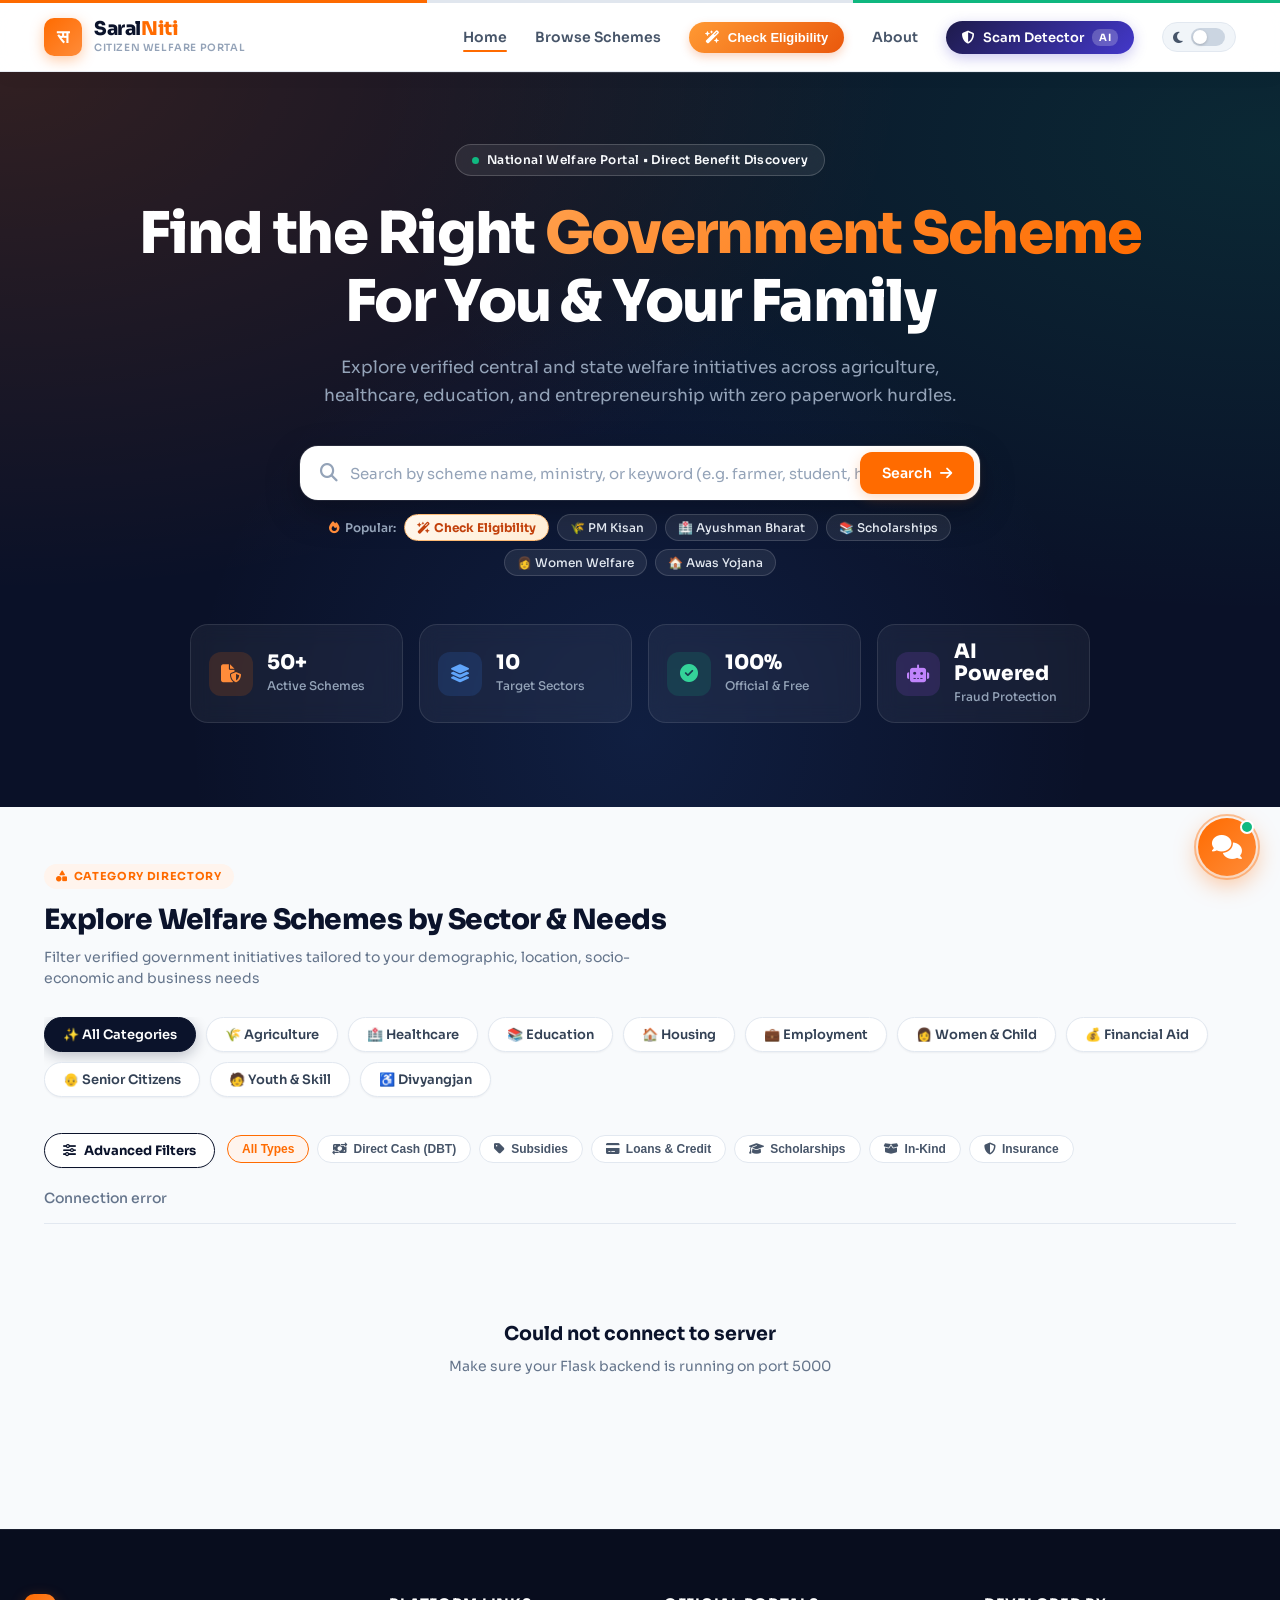
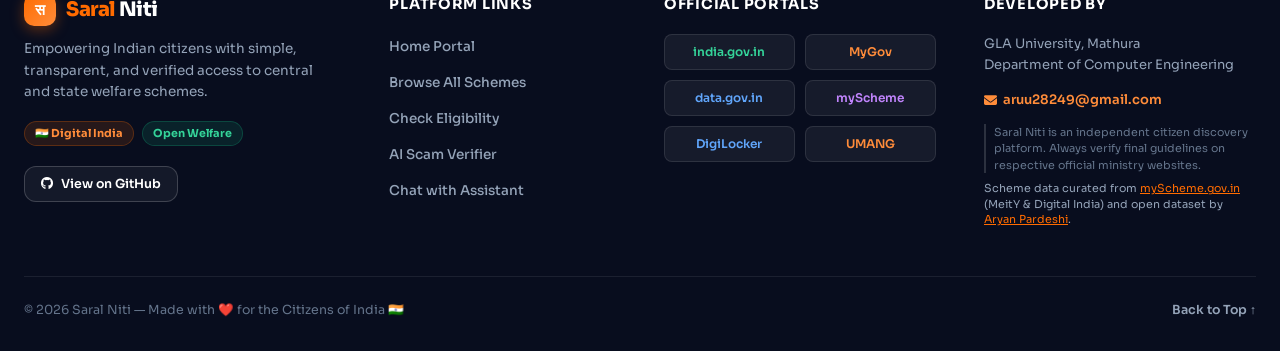
==== frontend/index.html @ cb38453d "feat(passbook): add csc-ready citizen welfare passbook and interactive document checklist" ====
<!DOCTYPE html>
<html lang="en">
<head>
  <!-- Google tag (gtag.js) -->
<script async src="https://www.googletagmanager.com/gtag/js?id=G-QY0NLP9X1P"></script>
<script>
  window.dataLayer = window.dataLayer || [];
  function gtag(){dataLayer.push(arguments);}
  gtag('js', new Date());

  gtag('config', 'G-QY0NLP9X1P');
</script>
  <meta charset="UTF-8">
  <meta name="viewport" content="width=device-width, initial-scale=1.0">
  <!-- For separate frontend deployment: Set content to your backend URL e.g. https://saral-niti-backend.onrender.com -->
  <meta name="backend-api" content="">
  <title>Saral Niti — Government Scheme Discovery</title>
  <script>
    (function() {
      try {
        if (localStorage.getItem('darkMode') === 'on') {
          document.documentElement.classList.add('dark-mode');
        }
      } catch (e) {}
    })();
  </script>
  <link href="https://fonts.googleapis.com/css2?family=Sora:wght@300;400;500;600;700;800&display=swap" rel="stylesheet">
  <link rel="stylesheet" href="https://cdnjs.cloudflare.com/ajax/libs/font-awesome/6.5.0/css/all.min.css">
<link rel="stylesheet" href="./css/main.css"></head>
<body id="base">

 <!-- ══════════════ TOP TRICOLOR BAR ══════════════ -->
<div class="tricolor-strip">
  <div class="strip-saffron"></div>
  <div class="strip-white"></div>
  <div class="strip-green"></div>
</div>

<!-- ══════════════ NAVBAR ══════════════ -->
<header class="navbar-wrapper">
  <nav class="nav-container">
    <a href="#" class="logo">
      <div class="logo-icon">
        <span>स</span>
      </div>
      <div class="logo-brand">
        <span class="logo-title">Saral<span>Niti</span></span>
        <span class="logo-sub">Citizen Welfare Portal</span>
      </div>
    </a>

    <ul class="nav-links">
      <li><a href="#base" class="nav-link active">Home</a></li>
      <li><a href="#schemes" class="nav-link" onclick="filterByCategory('all', document.querySelector('.filter-btn'))">Browse Schemes</a></li>
      <li>
        <button class="nav-eligibility-btn" onclick="openEligibilityModal()">
          <i class="fa-solid fa-wand-magic-sparkles"></i>
          <span>Check Eligibility</span>
        </button>
      </li>
      <li><a href="#Contact" class="nav-link">About</a></li>
      <li>
        <button class="nav-detector-btn" onclick="openDetector()">
          <i class="fa-solid fa-shield-halved"></i>
          <span>Scam Detector</span>
          <span class="ai-pill">AI</span>
        </button>
      </li>
      <li>
        <div class="dark-toggle" onclick="toggleDarkMode()" title="Toggle Dark/Light Mode">
          <i class="fa-solid fa-moon" id="darkIcon"></i>
          <div class="toggle-switch">
            <div class="toggle-ball"></div>
          </div>
        </div>
      </li>
    </ul>

    <button class="hamburger" onclick="toggleMenu()" id="hamburgerBtn" aria-label="Toggle Navigation Menu">
      <span></span><span></span><span></span>
    </button>
  </nav>
</header>

 
 <!-- ══════════════ HERO SECTION ══════════════ -->
<section class="hero">
  <div class="hero-container">
    <div class="hero-badge">
      <span class="badge-dot"></span>
      <span>National Welfare Portal • Direct Benefit Discovery</span>
    </div>

    <h1 class="hero-headline">
      Find the Right <span class="highlight-text">Government Scheme</span><br>
      For You & Your Family
    </h1>

    <p class="hero-subtitle">
      Explore verified central and state welfare initiatives across agriculture, healthcare, education, and entrepreneurship with zero paperwork hurdles.
    </p>

    <!-- SEARCH BAR -->
    <div class="search-wrapper">
      <div class="search-box">
        <i class="fa-solid fa-magnifying-glass search-icon"></i>
        <input 
          type="text" 
          id="searchInput" 
          placeholder="Search by scheme name, ministry, or keyword (e.g. farmer, student, health)..."
          autocomplete="off"
        />
        <button class="search-btn" onclick="handleSearch()" aria-label="Search schemes">
          <span>Search</span>
          <i class="fa-solid fa-arrow-right"></i>
        </button>
      </div>

      <!-- TRENDING CHIPS -->
      <div class="trending-searches">
        <span class="trending-label"><i class="fa-solid fa-fire"></i> Popular:</span>
        <button class="trend-chip trend-chip-highlight" onclick="openEligibilityModal()">
          <i class="fa-solid fa-wand-magic-sparkles"></i> <strong>Check Eligibility</strong>
        </button>
        <button class="trend-chip" onclick="quickSearch('farmer')">🌾 PM Kisan</button>
        <button class="trend-chip" onclick="quickSearch('ayushman')">🏥 Ayushman Bharat</button>
        <button class="trend-chip" onclick="quickSearch('scholarship')">📚 Scholarships</button>
        <button class="trend-chip" onclick="quickSearch('women')">👩 Women Welfare</button>
        <button class="trend-chip" onclick="quickSearch('housing')">🏠 Awas Yojana</button>
      </div>
    </div>

    <!-- STATS GRID -->
    <div class="stats-grid">
      <div class="stat-card">
        <div class="stat-icon-wrap saffron">
          <i class="fa-solid fa-file-shield"></i>
        </div>
        <div>
          <div class="stat-number" id="totalCount">50+</div>
          <div class="stat-title">Active Schemes</div>
        </div>
      </div>

      <div class="stat-card">
        <div class="stat-icon-wrap blue">
          <i class="fa-solid fa-layer-group"></i>
        </div>
        <div>
          <div class="stat-number">10</div>
          <div class="stat-title">Target Sectors</div>
        </div>
      </div>

      <div class="stat-card">
        <div class="stat-icon-wrap green">
          <i class="fa-solid fa-circle-check"></i>
        </div>
        <div>
          <div class="stat-number">100%</div>
          <div class="stat-title">Official & Free</div>
        </div>
      </div>

      <div class="stat-card">
        <div class="stat-icon-wrap purple">
          <i class="fa-solid fa-robot"></i>
        </div>
        <div>
          <div class="stat-number">AI Powered</div>
          <div class="stat-title">Fraud Protection</div>
        </div>
      </div>
    </div>
  </div>
</section>

 <!-- ══════════════ SCHEMES EXPLORER SECTION ══════════════ -->
<main class="main" id="schemes">
  <div class="section-header">
    <div class="section-heading">
      <div class="section-badge">
        <i class="fa-solid fa-shapes"></i> Category Directory
      </div>
      <h2 class="section-title">Explore Welfare Schemes by Sector & Needs</h2>
      <p class="section-sub">Filter verified government initiatives tailored to your demographic, location, socio-economic and business needs</p>
    </div>
  </div>

  <!-- CATEGORY FILTERS (Scrollable) -->
  <div class="filters-scroll-wrap">
    <div class="filters">
      <button class="filter-btn active" data-category="all" onclick="filterByCategory('all', this)">
        <span>✨ All Categories</span>
      </button>
      <button class="filter-btn" data-category="agriculture" onclick="filterByCategory('agriculture', this)">
        <span>🌾 Agriculture</span>
      </button>
      <button class="filter-btn" data-category="health" onclick="filterByCategory('health', this)">
        <span>🏥 Healthcare</span>
      </button>
      <button class="filter-btn" data-category="education" onclick="filterByCategory('education', this)">
        <span>📚 Education</span>
      </button>
      <button class="filter-btn" data-category="housing" onclick="filterByCategory('housing', this)">
        <span>🏠 Housing</span>
      </button>
      <button class="filter-btn" data-category="employment" onclick="filterByCategory('employment', this)">
        <span>💼 Employment</span>
      </button>
      <button class="filter-btn" data-category="women" onclick="filterByCategory('women', this)">
        <span>👩 Women & Child</span>
      </button>
      <button class="filter-btn" data-category="financial" onclick="filterByCategory('financial', this)">
        <span>💰 Financial Aid</span>
      </button>
      <button class="filter-btn" data-category="elderly" onclick="filterByCategory('elderly', this)">
        <span>👴 Senior Citizens</span>
      </button>
      <button class="filter-btn" data-category="youth" onclick="filterByCategory('youth', this)">
        <span>🧑 Youth & Skill</span>
      </button>
      <button class="filter-btn" data-category="disability" onclick="filterByCategory('disability', this)">
        <span>♿ Divyangjan</span>
      </button>
    </div>
  </div>

  <!-- FILTER CONTROLS TOOLBAR -->
  <div class="filter-controls-bar">
    <div class="filter-bar-left">
      <button class="adv-filter-toggle-btn" id="advFilterToggleBtn" onclick="toggleAdvancedFilterDrawer()">
        <i class="fa-solid fa-sliders"></i>
        <span>Advanced Filters</span>
        <span class="filter-count-badge" id="advFilterCountBadge" style="display:none;">0</span>
      </button>

      <!-- Quick Benefit Filter Pills -->
      <div class="quick-benefit-pills">
        <button class="quick-pill active" onclick="setQuickBenefit('', this)">All Types</button>
        <button class="quick-pill" onclick="setQuickBenefit('dbt', this)"><i class="fa-solid fa-money-bill-transfer"></i> Direct Cash (DBT)</button>
        <button class="quick-pill" onclick="setQuickBenefit('subsidy', this)"><i class="fa-solid fa-tag"></i> Subsidies</button>
        <button class="quick-pill" onclick="setQuickBenefit('loan', this)"><i class="fa-solid fa-credit-card"></i> Loans & Credit</button>
        <button class="quick-pill" onclick="setQuickBenefit('scholarship', this)"><i class="fa-solid fa-graduation-cap"></i> Scholarships</button>
        <button class="quick-pill" onclick="setQuickBenefit('in_kind', this)"><i class="fa-solid fa-box-open"></i> In-Kind</button>
        <button class="quick-pill" onclick="setQuickBenefit('insurance', this)"><i class="fa-solid fa-shield-halved"></i> Insurance</button>
      </div>
    </div>

    <div class="filter-bar-right">
      <button class="reset-filter-btn" id="resetBtn" onclick="resetAllFilters()" style="display:none;">
        <i class="fa-solid fa-rotate-left"></i> Reset All Filters
      </button>
    </div>
  </div>

  <!-- COLLAPSIBLE ADVANCED FILTER DRAWER -->
  <div class="adv-filter-drawer" id="advFilterDrawer" style="display: none;">
    <div class="adv-filter-header">
      <div class="adv-filter-title-wrap">
        <h3 class="adv-filter-title"><i class="fa-solid fa-sliders"></i> Multi-Dimensional Scheme Filters</h3>
        <p class="adv-filter-subtitle">Combine demographic, geographic, financial, and enterprise criteria for precise matching</p>
      </div>
      <button class="drawer-close-btn" onclick="toggleAdvancedFilterDrawer()" aria-label="Close filters">✕</button>
    </div>

    <form id="advFilterForm" onsubmit="handleAdvancedFilterSubmit(event)">
      <div class="adv-filter-grid">
        <!-- 1. Demographic & Identity -->
        <div class="filter-card">
          <div class="filter-card-header">
            <i class="fa-solid fa-user-check"></i>
            <h4>1. Demographic & Identity</h4>
          </div>
          <div class="filter-fields">
            <div class="form-group-compact">
              <label for="filterAge">Age (Years) or Life-Stage</label>
              <div class="input-split">
                <input type="number" id="filterAge" name="age" min="0" max="120" placeholder="e.g. 25">
                <select id="filterAgeGroup" name="age_group">
                  <option value="">Life Stage...</option>
                  <option value="child">Child (0–14)</option>
                  <option value="student">Student (15–24)</option>
                  <option value="working_age">Working Age (25–59)</option>
                  <option value="senior">Senior Citizen (60+)</option>
                </select>
              </div>
            </div>

            <div class="form-group-compact">
              <label for="filterGender">Gender</label>
              <select id="filterGender" name="gender">
                <option value="">All Genders</option>
                <option value="male">Male</option>
                <option value="female">Female</option>
                <option value="transgender">Transgender</option>
              </select>
            </div>

            <div class="form-group-compact">
              <label for="filterSocialCategory">Social Category</label>
              <select id="filterSocialCategory" name="social_category">
                <option value="">All Categories</option>
                <option value="general">General</option>
                <option value="obc">OBC (Other Backward Class)</option>
                <option value="sc">SC (Scheduled Caste)</option>
                <option value="st">ST (Scheduled Tribe)</option>
                <option value="minority">Minority Communities</option>
                <option value="dnt">Denotified Tribes (DNT / NT)</option>
              </select>
            </div>

            <div class="form-group-compact">
              <label>Special Vulnerability Status</label>
              <div class="checkbox-pill-grid">
                <label class="check-pill">
                  <input type="checkbox" name="vulnerabilities" value="disability">
                  <span>♿ Persons with Disabilities (Divyangjan)</span>
                </label>
                <label class="check-pill">
                  <input type="checkbox" name="vulnerabilities" value="widow">
                  <span>Widows</span>
                </label>
                <label class="check-pill">
                  <input type="checkbox" name="vulnerabilities" value="orphan">
                  <span>Orphans</span>
                </label>
                <label class="check-pill">
                  <input type="checkbox" name="vulnerabilities" value="destitute">
                  <span>Destitute / Homeless</span>
                </label>
                <label class="check-pill">
                  <input type="checkbox" name="vulnerabilities" value="single_women">
                  <span>Single Women</span>
                </label>
              </div>
            </div>
          </div>
        </div>

        <!-- 2. Geographic & Domicile -->
        <div class="filter-card">
          <div class="filter-card-header">
            <i class="fa-solid fa-map-location-dot"></i>
            <h4>2. Geographic & Domicile</h4>
          </div>
          <div class="filter-fields">
            <div class="form-group-compact">
              <label for="filterState">State / Union Territory</label>
              <select id="filterState" name="state">
                <option value="">All India (Central + State)</option>
                <option value="Andhra Pradesh">Andhra Pradesh</option>
                <option value="Arunachal Pradesh">Arunachal Pradesh</option>
                <option value="Assam">Assam</option>
                <option value="Bihar">Bihar</option>
                <option value="Chhattisgarh">Chhattisgarh</option>
                <option value="Goa">Goa</option>
                <option value="Gujarat">Gujarat</option>
                <option value="Haryana">Haryana</option>
                <option value="Himachal Pradesh">Himachal Pradesh</option>
                <option value="Jharkhand">Jharkhand</option>
                <option value="Karnataka">Karnataka</option>
                <option value="Kerala">Kerala</option>
                <option value="Madhya Pradesh">Madhya Pradesh</option>
                <option value="Maharashtra">Maharashtra</option>
                <option value="Manipur">Manipur</option>
                <option value="Meghalaya">Meghalaya</option>
                <option value="Mizoram">Mizoram</option>
                <option value="Nagaland">Nagaland</option>
                <option value="Odisha">Odisha</option>
                <option value="Punjab">Punjab</option>
                <option value="Rajasthan">Rajasthan</option>
                <option value="Sikkim">Sikkim</option>
                <option value="Tamil Nadu">Tamil Nadu</option>
                <option value="Telangana">Telangana</option>
                <option value="Tripura">Tripura</option>
                <option value="Uttar Pradesh">Uttar Pradesh</option>
                <option value="Uttarakhand">Uttarakhand</option>
                <option value="West Bengal">West Bengal</option>
                <option value="Andaman and Nicobar Islands">Andaman and Nicobar Islands</option>
                <option value="Chandigarh">Chandigarh</option>
                <option value="Dadra and Nagar Haveli and Daman and Diu">Dadra & Nagar Haveli / Daman & Diu</option>
                <option value="Delhi">Delhi (NCT)</option>
                <option value="Jammu and Kashmir">Jammu and Kashmir</option>
                <option value="Ladakh">Ladakh</option>
                <option value="Lakshadweep">Lakshadweep</option>
                <option value="Puducherry">Puducherry</option>
              </select>
            </div>

            <div class="form-group-compact">
              <label for="filterLocationType">Location Type</label>
              <select id="filterLocationType" name="location_type">
                <option value="">All Locations</option>
                <option value="rural">Rural (Gram / Village / Agriculture)</option>
                <option value="urban">Urban (City / Municipality / Slum)</option>
                <option value="semi_urban">Semi-Urban (Peri-Urban / Tehsil / Nagar)</option>
                <option value="tribal">Tribal Areas (Schedule V / VI)</option>
              </select>
            </div>

            <div class="form-group-compact">
              <label for="filterDomicileStatus">Domicile Status</label>
              <select id="filterDomicileStatus" name="domicile_status">
                <option value="">Any Domicile Status</option>
                <option value="native">Native Resident (State Schemes)</option>
                <option value="migrant">Migrant Worker (Portable Central Schemes)</option>
              </select>
            </div>

            <div class="form-group-compact">
              <label for="filterDistrict">District / Block / Municipality (Optional)</label>
              <input type="text" id="filterDistrict" name="district" placeholder="e.g. Varanasi, Pune, Ranchi...">
            </div>
          </div>
        </div>

        <!-- 3. Socio-Economic & Financial -->
        <div class="filter-card">
          <div class="filter-card-header">
            <i class="fa-solid fa-coins"></i>
            <h4>3. Socio-Economic & Financial</h4>
          </div>
          <div class="filter-fields">
            <div class="form-group-compact">
              <label for="filterIncomeRange">Annual Household Income</label>
              <select id="filterIncomeRange" name="income_range">
                <option value="">Any Income Level</option>
                <option value="under_1lakh">Under ₹1 Lakh / year (BPL / Antyodaya)</option>
                <option value="1_to_2.5lakh">₹1 Lakh – ₹2.5 Lakh / year</option>
                <option value="2.5_to_8lakh">₹2.5 Lakh – ₹8 Lakh / year (EWS/OBC-NCL)</option>
                <option value="above_8lakh">Above ₹8 Lakh / year</option>
              </select>
            </div>

            <div class="form-group-compact">
              <label for="filterRationCard">Ration Card Holding</label>
              <select id="filterRationCard" name="ration_card">
                <option value="">Any / No Ration Card</option>
                <option value="aay">Antyodaya Anna Yojana (AAY - Poorest)</option>
                <option value="bpl">Below Poverty Line (BPL Card)</option>
                <option value="phh">Priority Household (PHH Card)</option>
              </select>
            </div>

            <div class="form-group-compact">
              <label for="filterHousingStatus">Housing Status</label>
              <select id="filterHousingStatus" name="housing_status">
                <option value="">Any Housing Status</option>
                <option value="homeless">Homeless / Destitute / Shelter</option>
                <option value="kutcha">Kutcha House (Thatch, Mud, Temporary)</option>
                <option value="pucca">Pucca House (Permanent structure)</option>
              </select>
            </div>

            <div class="form-group-compact">
              <label for="filterLandOwnership">Land Ownership</label>
              <select id="filterLandOwnership" name="land_ownership">
                <option value="">Any Land Holding</option>
                <option value="landless">Landless / Agricultural Laborer</option>
                <option value="marginal">Marginal Farmer (&lt; 1 Hectare / 2.5 Acres)</option>
                <option value="small">Small Farmer (1–2 Hectares / 2.5–5 Acres)</option>
                <option value="large">Large Farmer (&gt; 2 Hectares)</option>
              </select>
            </div>
          </div>
        </div>

        <!-- 4. Education & Occupation -->
        <div class="filter-card">
          <div class="filter-card-header">
            <i class="fa-solid fa-graduation-cap"></i>
            <h4>4. Education & Occupation</h4>
          </div>
          <div class="filter-fields">
            <div class="form-group-compact">
              <label for="filterEducationLevel">Education Level</label>
              <select id="filterEducationLevel" name="education_level">
                <option value="">Any Education Level</option>
                <option value="illiterate">Illiterate / No Formal Schooling</option>
                <option value="below_10th">Below 10th (Primary / Middle School)</option>
                <option value="10th">10th Pass (Matriculation / Secondary)</option>
                <option value="12th">12th Pass (Higher Secondary / 10+2)</option>
                <option value="graduate">Graduate (Degree / Bachelors)</option>
                <option value="postgraduate">Postgraduate (Masters / Doctorate)</option>
                <option value="vocational">Vocational / ITI / Polytechnic</option>
              </select>
            </div>

            <div class="form-group-compact">
              <label for="filterOccupation">Occupational Category</label>
              <select id="filterOccupation" name="occupation">
                <option value="">Any Occupation</option>
                <option value="student">Student / Scholar / Aspirant</option>
                <option value="unemployed">Unemployed / Jobseeker</option>
                <option value="daily_wage">Daily Wage Laborer / Construction</option>
                <option value="farmer">Farmer / Cultivator / Agriculture</option>
                <option value="artisan">Artisan / Craftsperson</option>
                <option value="street_vendor">Street Vendor / Hawker</option>
                <option value="self_employed">Self-Employed / Entrepreneur</option>
                <option value="domestic_worker">Domestic Worker / Helper</option>
              </select>
            </div>

            <div class="form-group-compact">
              <label for="filterTargetedProfession">Targeted Professions (Unorganized Sector)</label>
              <select id="filterTargetedProfession" name="targeted_profession">
                <option value="">Any Targeted Sector</option>
                <option value="gig_worker">Gig & Platform Delivery Workers</option>
                <option value="sanitation">Sanitation Workers & Safai Karamcharis</option>
                <option value="fisherfolk">Fisherfolk & Marine Workers</option>
                <option value="handloom_weaver">Handloom Weavers & Khadi Artisans</option>
              </select>
            </div>
          </div>
        </div>

        <!-- 5. Benefit Type ("What I Need") -->
        <div class="filter-card">
          <div class="filter-card-header">
            <i class="fa-solid fa-gift"></i>
            <h4>5. Benefit Type ("What I Need")</h4>
          </div>
          <div class="filter-fields">
            <div class="form-group-compact">
              <label for="filterBenefitType">Primary Benefit Required</label>
              <select id="filterBenefitType" name="benefit_type">
                <option value="">All Benefit Types</option>
                <option value="dbt">Direct Cash Transfers (DBT): Pensions, Maternity, Stipends</option>
                <option value="subsidy">Subsidies: Agri equipment, Solar, Fertilizers, EVs</option>
                <option value="loan">Credit & Loans: Mudra, Collateral-free, Interest Subvention</option>
                <option value="scholarship">Education & Training: Scholarships, Coaching, Skill Courses</option>
                <option value="in_kind">In-Kind Benefits: Free Rations, Laptops, Bicycles, Kits</option>
                <option value="insurance">Insurance & Health: Medical cover, Life, Crop Insurance</option>
              </select>
            </div>
          </div>
        </div>

        <!-- 6. Enterprise & Business (MSMEs & Startups) -->
        <div class="filter-card">
          <div class="filter-card-header">
            <i class="fa-solid fa-briefcase"></i>
            <h4>6. Enterprise & Business</h4>
          </div>
          <div class="filter-fields">
            <div class="form-group-compact">
              <label for="filterApplicantType">Applicant Type</label>
              <select id="filterApplicantType" name="applicant_type">
                <option value="">Individual / Citizen</option>
                <option value="shg">Self-Help Group (SHG / Women Group)</option>
                <option value="fpo">Farmer Producer Organization (FPO / FPC)</option>
                <option value="cooperative">Cooperative Society / Federation</option>
                <option value="msme">Registered MSME / Udyam Enterprise</option>
              </select>
            </div>

            <div class="form-group-compact">
              <label for="filterBusinessStage">Business Stage</label>
              <select id="filterBusinessStage" name="business_stage">
                <option value="">Any Stage</option>
                <option value="ideation">Ideation / Prototype / Incubation</option>
                <option value="pre_revenue">Pre-Revenue / Seed / Proof of Concept</option>
                <option value="growth">Growth / Scaling / Expansion</option>
              </select>
            </div>

            <div class="form-group-compact">
              <label for="filterBusinessSector">Sector</label>
              <select id="filterBusinessSector" name="business_sector">
                <option value="">All Sectors</option>
                <option value="agriculture">Agriculture & Agro-Processing</option>
                <option value="manufacturing">Manufacturing & Fabrication</option>
                <option value="services">Services & Logistics</option>
                <option value="handloom">Handloom, Textiles & Handicrafts</option>
                <option value="tech">Tech, Software & Electronics</option>
              </select>
            </div>
          </div>
        </div>
      </div>

      <!-- DRAWER ACTIONS -->
      <div class="adv-filter-actions">
        <button type="submit" class="btn-primary" id="advFilterSubmitBtn">
          <i class="fa-solid fa-check"></i>
          <span>Apply Filters</span>
        </button>
        <button type="button" class="btn-secondary" onclick="resetAllFilters()">
          <i class="fa-solid fa-rotate-left"></i>
          <span>Clear All</span>
        </button>
        <button type="button" class="btn-ghost" onclick="toggleAdvancedFilterDrawer()">
          <span>Close</span>
        </button>
      </div>
    </form>
  </div>

  <!-- ACTIVE FILTERS BADGE BAR -->
  <div class="active-filters-bar" id="activeFiltersBar" style="display: none;">
    <div class="active-filters-label">Active Filters:</div>
    <div class="active-filter-chips" id="activeFilterChips"></div>
    <button class="clear-all-link" onclick="resetAllFilters()">Clear All</button>
  </div>

  <!-- RESULTS META BAR -->
  <div class="results-bar">
    <div class="results-count" id="resultsCount">
      <i class="fa-solid fa-circle-notch fa-spin"></i> Discovering schemes...
    </div>
  </div>

  <!-- SCHEMES GRID WITH SKELETON PLACEHOLDERS -->
  <div id="schemesGrid" class="schemes-grid">
    <!-- 6 Skeleton cards loaded while initial data fetches -->
    <div class="scheme-skeleton-card">
      <div class="skeleton" style="height:22px; width:90px; border-radius:12px; margin-bottom:16px;"></div>
      <div class="skeleton" style="height:24px; width:80%; margin-bottom:12px;"></div>
      <div class="skeleton" style="height:14px; width:100%; margin-bottom:8px;"></div>
      <div class="skeleton" style="height:14px; width:70%; margin-bottom:20px;"></div>
      <div class="skeleton" style="height:44px; width:100%; border-radius:10px; margin-bottom:20px;"></div>
      <div style="display:flex; justify-content:space-between; align-items:center;">
        <div class="skeleton" style="height:14px; width:45%;"></div>
        <div class="skeleton" style="height:32px; width:80px; border-radius:8px;"></div>
      </div>
    </div>
    <div class="scheme-skeleton-card">
      <div class="skeleton" style="height:22px; width:90px; border-radius:12px; margin-bottom:16px;"></div>
      <div class="skeleton" style="height:24px; width:80%; margin-bottom:12px;"></div>
      <div class="skeleton" style="height:14px; width:100%; margin-bottom:8px;"></div>
      <div class="skeleton" style="height:14px; width:70%; margin-bottom:20px;"></div>
      <div class="skeleton" style="height:44px; width:100%; border-radius:10px; margin-bottom:20px;"></div>
      <div style="display:flex; justify-content:space-between; align-items:center;">
        <div class="skeleton" style="height:14px; width:45%;"></div>
        <div class="skeleton" style="height:32px; width:80px; border-radius:8px;"></div>
      </div>
    </div>
    <div class="scheme-skeleton-card">
      <div class="skeleton" style="height:22px; width:90px; border-radius:12px; margin-bottom:16px;"></div>
      <div class="skeleton" style="height:24px; width:80%; margin-bottom:12px;"></div>
      <div class="skeleton" style="height:14px; width:100%; margin-bottom:8px;"></div>
      <div class="skeleton" style="height:14px; width:70%; margin-bottom:20px;"></div>
      <div class="skeleton" style="height:44px; width:100%; border-radius:10px; margin-bottom:20px;"></div>
      <div style="display:flex; justify-content:space-between; align-items:center;">
        <div class="skeleton" style="height:14px; width:45%;"></div>
        <div class="skeleton" style="height:32px; width:80px; border-radius:8px;"></div>
      </div>
    </div>
  </div>

  <!-- SEAMLESS AUTO-SCROLL LOADER & STATUS -->
  <div class="pagination-wrap" id="paginationWrap" style="display:none;">
    <div id="infiniteScrollLoader" class="infinite-scroll-loader" style="display: none;">
      <i class="fa-solid fa-circle-notch fa-spin"></i>
      <span>Loading next 24 schemes...</span>
    </div>
    <div class="pagination-info" id="paginationInfo"></div>
  </div>
</main>

 
 <!-- ══════════════ MODERN FOOTER ══════════════ -->
<footer class="footer-wrap" id="Contact">
  <div class="footer-container">
    <div class="footer-grid">
   
      <!-- Brand & Mission -->
      <div class="footer-brand">
        <div class="footer-logo">
          <div class="logo-icon mini"><span>स</span></div>
          <h2><span>Saral</span> Niti</h2>
        </div>
        <p class="tagline">Empowering Indian citizens with simple, transparent, and verified access to central and state welfare schemes.</p>
        <div class="brand-badges">
          <span class="badge-flag">🇮🇳 Digital India</span>
          <span class="badge-open">Open Welfare</span>
        </div>
        <a class="social-btn" href="https://github.com/somyamaheshwari2612/Saral-Niti.git" target="_blank" rel="noopener noreferrer">
          <i class="fa-brands fa-github"></i>
          <span>View on GitHub</span>
        </a>
      </div>
   
      <!-- Quick Navigation -->
      <div class="footer-col">
        <h3>Platform Links</h3>
        <ul>
          <li><a href="#base">Home Portal</a></li>
          <li><a href="#schemes">Browse All Schemes</a></li>
          <li><a href="#" onclick="openEligibilityModal(); return false;">Check Eligibility</a></li>
          <li><a href="#" onclick="openDetector(); return false;">AI Scam Verifier</a></li>
          <li><a href="javascript:void(0)" onclick="toggleChat()">Chat with Assistant</a></li>
        </ul>
      </div>
   
      <!-- Official Government Portals -->
      <div class="footer-col">
        <h3>Official Portals</h3>
        <div class="useful-links-grid">
          <a href="https://india.gov.in" target="_blank" rel="noopener noreferrer" class="link-badge flag">
            <span>india.gov.in</span>
          </a>
          <a href="https://mygov.in" target="_blank" rel="noopener noreferrer" class="link-badge gov">
            <span>MyGov</span>
          </a>
          <a href="https://data.gov.in" target="_blank" rel="noopener noreferrer" class="link-badge blue">
            <span>data.gov.in</span>
          </a>
          <a href="https://myscheme.gov.in" target="_blank" rel="noopener noreferrer" class="link-badge purple">
            <span>myScheme</span>
          </a>
          <a href="https://digilocker.gov.in" target="_blank" rel="noopener noreferrer" class="link-badge blue">
            <span>DigiLocker</span>
          </a>
          <a href="https://web.umang.gov.in" target="_blank" rel="noopener noreferrer" class="link-badge gov">
            <span>UMANG</span>
          </a>
        </div>
      </div>
   
      <!-- Contact & Attribution -->
      <div class="footer-col">
        <h3>Developed By</h3>
        <p class="contact-info">
          GLA University, Mathura<br>
          Department of Computer Engineering
        </p>
        <a class="contact-email" href="mailto:aruu28249@gmail.com">
          <i class="fa-solid fa-envelope"></i> aruu28249@gmail.com
        </a>
        <div class="disclaimer-note">
          Saral Niti is an independent citizen discovery platform. Always verify final guidelines on respective official ministry websites.
        </div>
        <p class="attribution-note" style="font-size: 11px; color: var(--slate-400); margin-top: 8px; line-height: 1.4;">
          Scheme data curated from <a href="https://www.myscheme.gov.in" target="_blank" rel="noopener noreferrer" style="color:var(--saffron); text-decoration:underline;">myScheme.gov.in</a> (MeitY & Digital India) and open dataset by <a href="https://github.com/Aryan-Pardeshi/gov-myscheme-dataset" target="_blank" rel="noopener noreferrer" style="color:var(--saffron); text-decoration:underline;">Aryan Pardeshi</a>.
        </p>
      </div>
   
    </div>
   
    <!-- Bottom Bar -->
    <div class="footer-bottom">
      <span>© 2026 Saral Niti — Made with ❤️ for the Citizens of India 🇮🇳</span>
      <div class="footer-bottom-links">
        <a href="#base">Back to Top ↑</a>
      </div>
    </div>
  </div>
</footer>

<!-- ══════════════ SCHEME DETAIL MODAL ══════════════ -->
<div class="modal-overlay" id="modalOverlay" onclick="closeModalOnOverlay(event)" role="dialog" aria-modal="true">
  <div class="modal">
    <div class="modal-header">
      <button class="modal-close" onclick="closeModal()" aria-label="Close modal">✕</button>
      <div class="modal-category" id="modalCategory"></div>
      <h2 class="modal-title" id="modalTitle"></h2>
      <div class="modal-ministry" id="modalMinistry"></div>
      <div class="modal-trust-bar">
        <span class="trust-badge" id="modalVerified"><i class="fa-solid fa-circle-check"></i> Verified Scheme</span>
        <span class="trust-level" id="modalLevel">Central Government</span>
      </div>
    </div>
    
    <div class="modal-body">
      <!-- ABOUT -->
      <div class="modal-section">
        <div class="modal-section-title"><i class="fa-solid fa-circle-info"></i> About this Scheme</div>
        <div class="modal-desc" id="modalDesc"></div>
      </div>

      <!-- BENEFITS -->
      <div class="modal-section">
        <div class="modal-section-title"><i class="fa-solid fa-gift"></i> Key Benefits</div>
        <div class="benefit-box" id="modalBenefits"></div>
      </div>

      <!-- ELIGIBILITY -->
      <div class="modal-section">
        <div class="modal-section-title"><i class="fa-solid fa-id-card"></i> Eligibility Criteria</div>
        <div class="eligibility-grid" id="modalEligibility"></div>
      </div>

      <!-- REQUIRED DOCUMENTS -->
      <div class="modal-section">
        <div class="modal-section-title"><i class="fa-solid fa-file-shield"></i> Required Documents</div>
        <div class="docs-wrap" id="modalDocs"></div>
      </div>

      <!-- LAST-MILE PRE-FLIGHT AUDIT & VERIFICATION -->
      <div class="modal-section pre-audit-section" id="modalPreAuditSection">
        <div class="modal-section-title">
          <i class="fa-solid fa-shield-halved"></i> Last-Mile Pre-Flight Audit (आवेदन पूर्व विभागीय जांच)
          <span class="pre-audit-badge" id="modalAuditRiskBadge">DBT APBS Check</span>
        </div>
        <p class="pre-audit-intro">
          Prevent last-mile departmental rejections caused by unmapped NPCI bank accounts, spelling mismatches, expired certificates, or statutory tax disqualifications before submitting your application.
        </p>

        <!-- Departmental Failure Traps -->
        <div class="audit-checkpoints-list" id="modalAuditCheckpoints"></div>

        <!-- Interactive Self-Check Widget -->
        <div class="pre-audit-widget">
          <div class="widget-header">
            <div>
              <h4 class="widget-heading"><i class="fa-solid fa-clipboard-check"></i> Self-Check Application Readiness</h4>
              <p class="widget-sub">Run an automated diagnostic against departmental validation rules</p>
            </div>
            <span class="widget-pill" id="widgetPillStatus">Pre-Verification Engine</span>
          </div>

          <div class="pre-audit-form-grid">
            <div class="audit-form-group">
              <label for="auditAadhaarName"><i class="fa-solid fa-id-card"></i> Name on Aadhaar Card</label>
              <input type="text" id="auditAadhaarName" placeholder="e.g. Ramesh Kumar Sharma">
            </div>
            <div class="audit-form-group">
              <label for="auditBankName"><i class="fa-solid fa-building-columns"></i> Name on Bank Passbook</label>
              <input type="text" id="auditBankName" placeholder="e.g. Ramesh K Sharma">
            </div>
            <div class="audit-form-group">
              <label for="auditNpciSeeded"><i class="fa-solid fa-link"></i> Bank Seeded on NPCI Mapper?</label>
              <select id="auditNpciSeeded">
                <option value="yes">Yes (Mapped on *99*99*1# / UIDAI)</option>
                <option value="unknown" selected>Not Sure / Needs Checking</option>
                <option value="no">No (Unmapped / Dormant)</option>
              </select>
            </div>
            <div class="audit-form-group">
              <label for="auditIncomeStatus"><i class="fa-solid fa-calendar-check"></i> Income Certificate Freshness</label>
              <select id="auditIncomeStatus">
                <option value="valid_current_fy" selected>Issued This Financial Year (Fresh)</option>
                <option value="older_than_1yr">Older than 1 Year / Previous FY</option>
                <option value="no_cert">No Certificate Yet / Pending</option>
              </select>
            </div>
          </div>

          <div class="audit-form-row-extra">
            <label class="audit-checkbox-item">
              <input type="checkbox" id="auditTaxFiler">
              <span>Any immediate family member filed Income Tax (ITR) in last year?</span>
            </label>
            <label class="audit-checkbox-item">
              <input type="checkbox" id="auditMobileActive" checked>
              <span>Aadhaar-linked mobile SIM is active in my phone right now</span>
            </label>
          </div>

          <div class="widget-actions">
            <button type="button" class="btn-audit-run" onclick="runPreFlightAuditForModal()">
              <i class="fa-solid fa-stethoscope"></i>
              <span>Diagnose Last-Mile Readiness</span>
            </button>
            <a href="https://myaadhaar.uidai.gov.in" target="_blank" rel="noopener noreferrer" class="btn-npci-tool" title="Check bank seeding status on UIDAI portal">
              <i class="fa-solid fa-arrow-up-right-from-square"></i>
              <span>Verify Bank Seeding on UIDAI</span>
            </a>
          </div>

          <!-- Diagnostic Results Output -->
          <div class="pre-audit-results" id="modalAuditResults" style="display: none;"></div>
        </div>
      </div>

      <!-- TAGS -->
      <div class="modal-section">
        <div class="modal-section-title"><i class="fa-solid fa-tags"></i> Related Tags</div>
        <div class="tags-wrap" id="modalTags"></div>
      </div>

      <!-- TRUST & DISCLAIMER -->
      <div class="modal-disclaimer-box">
        <i class="fa-solid fa-circle-exclamation"></i>
        <span><strong>Citizen Advisory:</strong> Informational only. Official terms, deadlines, and benefits must be verified on the official portal before applying. Saral Niti does not charge fees or guarantee approvals.</span>
      </div>
    </div>

    <!-- FOOTER WITH SHARE & APPLY -->
    <div class="modal-footer">
      <a href="#" id="modalApplyBtn" target="_blank" rel="noopener noreferrer" class="btn-primary">
        <span>Apply on Official Portal</span>
        <i class="fa-solid fa-arrow-up-right-from-square"></i>
      </a>
      <button class="btn-checklist-print" id="modalPrintChecklistBtn" onclick="printModalAuditChecklist()" title="Print Pre-Application Clearance Checklist">
        <i class="fa-solid fa-print"></i>
        <span>Checklist</span>
      </button>
      <button class="btn-whatsapp" onclick="shareOnWhatsApp()" title="Share Scheme on WhatsApp">
        <i class="fa-brands fa-whatsapp"></i>
        <span>Share</span>
      </button>
      <button class="btn-secondary" onclick="closeModal()">Close</button>
    </div>
  </div>
</div>

<!-- ══════════════ URL DETECTOR MODAL ══════════════ -->
<div class="det-overlay" id="detOverlay" onclick="closeDetectorOnOverlay(event)">
  <div class="det-modal">

    <div class="det-header">
      <button class="det-header-close" onclick="closeDetector()">✕</button>
      <div class="det-header-badge"><i class="fa-solid fa-shield-halved"></i> AI Security Tool</div>
      <h2>🔍 URL & Document Detector</h2>
      <p>Check if a government scheme URL is real or fake, and scan documents for scam content</p>
    </div>

    <div class="det-tabs">
      <button class="det-tab active" id="tab-url" onclick="switchDetectorTab('url')">
        <i class="fa-solid fa-link"></i> URL Checker
      </button>
      <button class="det-tab" id="tab-file" onclick="switchDetectorTab('file')">
        <i class="fa-solid fa-file-shield"></i> Document Validator
      </button>
    </div>

    <div class="det-body">

      <!-- URL PANEL -->
      <div class="det-panel active" id="panel-url">
        <label class="det-label" for="urlInput">
          <i class="fa-solid fa-globe"></i>&nbsp; Enter a URL to verify:
        </label>
        <input type="text" id="urlInput" class="det-input"
          placeholder="e.g. https://pmkisan.gov.in or http://pm-kisan-free.com" />
        <button class="det-btn" id="urlBtn" onclick="analyzeURL()">
          <i class="fa-solid fa-magnifying-glass"></i> Classify URL
        </button>
        <div class="det-spinner-row" id="urlSpinner">
          <div class="det-mini-spinner"></div>
          <span class="det-spinner-text">Analyzing URL with AI... please wait</span>
        </div>
        <div class="det-result" id="urlResult">
          <div class="det-result-heading">Analysis Result</div>
          <div class="det-result-box" id="urlResultBox"></div>
          <p class="det-note">⚠️ AI-generated result. Always cross-check with official government portals.</p>
        </div>
      </div>

      <!-- FILE PANEL -->
      <div class="det-panel" id="panel-file">
        <label class="det-label">
          <i class="fa-solid fa-file-pdf"></i>&nbsp; Upload a document to scan:
        </label>
        <div class="det-file-area" onclick="document.getElementById('fileInput').click()">
          <input type="file" id="fileInput" accept=".pdf,.txt" onchange="onFileSelected(this)">
          <div class="det-file-icon">📄</div>
          <div class="det-file-text">Click to upload or drag a file here<br><span>PDF or TXT only</span></div>
          <div class="det-file-name" id="fileName"></div>
        </div>
        <button class="det-btn" id="fileBtn" onclick="analyzeFile()">
          <i class="fa-solid fa-upload"></i> Analyze Document
        </button>
        <div class="det-spinner-row" id="fileSpinner">
          <div class="det-mini-spinner"></div>
          <span class="det-spinner-text">Reading and analyzing document... please wait</span>
        </div>
        <div class="det-result" id="fileResult">
          <div class="det-result-heading">Analysis Result</div>
          <div class="det-result-box" id="fileResultBox"></div>
          <p class="det-note">⚠️ AI-generated result. Verify with official sources before taking action.</p>
        </div>
      </div>

    </div>
  </div>
</div>

<!-- ══════════════ ELIGIBILITY CHECKER MODAL ══════════════ -->
<div class="modal-overlay" id="eligibilityOverlay" onclick="closeEligibilityOnOverlay(event)" role="dialog" aria-modal="true">
  <div class="modal eligibility-modal">
    <div class="modal-header">
      <button class="modal-close" onclick="closeEligibilityModal()" aria-label="Close modal">✕</button>
      <div class="modal-category"><i class="fa-solid fa-wand-magic-sparkles"></i> Personalization Engine</div>
      <h2 class="modal-title">Find Schemes You Are Eligible For</h2>
      <div class="modal-ministry">Instant, rules-based welfare scheme recommendations with transparent matching criteria</div>
    </div>
    
    <div class="modal-body">
      <!-- HOUSEHOLD PERSONA STRIP -->
      <div class="family-persona-strip" id="eligibilityPersonaStrip">
        <div class="persona-strip-header">
          <span class="strip-tag"><i class="fa-solid fa-people-roof"></i> Saral Parivar:</span>
          <span id="eligibilityActiveBadge" style="font-size: 11.5px; color: var(--slate-500);">Checking for: <strong id="eligibilityActiveName">Myself (स्वयं)</strong></span>
        </div>
        <div class="persona-chips-row" id="eligibilityPersonaChips">
          <!-- Dynamically populated from SaralFamilyVault -->
        </div>
      </div>

      <!-- FORM -->
      <form id="eligibilityForm" onsubmit="handleEligibilitySubmit(event)">
        <div class="elig-form-grid">
          <div class="form-group">
            <label for="eligAge"><i class="fa-solid fa-cake-candles"></i> Age (Years)</label>
            <input type="number" id="eligAge" name="age" min="0" max="120" placeholder="e.g. 24" required>
          </div>

          <div class="form-group">
            <label for="eligGender"><i class="fa-solid fa-venus-mars"></i> Gender</label>
            <select id="eligGender" name="gender">
              <option value="all">Any / Prefer not to say</option>
              <option value="male">Male</option>
              <option value="female">Female</option>
              <option value="transgender">Transgender</option>
            </select>
          </div>

          <div class="form-group">
            <label for="eligState"><i class="fa-solid fa-location-dot"></i> State / UT</label>
            <select id="eligState" name="state">
              <option value="all">All India (Central + State)</option>
              <option value="Andhra Pradesh">Andhra Pradesh</option>
              <option value="Arunachal Pradesh">Arunachal Pradesh</option>
              <option value="Assam">Assam</option>
              <option value="Bihar">Bihar</option>
              <option value="Chhattisgarh">Chhattisgarh</option>
              <option value="Goa">Goa</option>
              <option value="Gujarat">Gujarat</option>
              <option value="Haryana">Haryana</option>
              <option value="Himachal Pradesh">Himachal Pradesh</option>
              <option value="Jharkhand">Jharkhand</option>
              <option value="Karnataka">Karnataka</option>
              <option value="Kerala">Kerala</option>
              <option value="Madhya Pradesh">Madhya Pradesh</option>
              <option value="Maharashtra">Maharashtra</option>
              <option value="Manipur">Manipur</option>
              <option value="Meghalaya">Meghalaya</option>
              <option value="Mizoram">Mizoram</option>
              <option value="Nagaland">Nagaland</option>
              <option value="Odisha">Odisha</option>
              <option value="Punjab">Punjab</option>
              <option value="Rajasthan">Rajasthan</option>
              <option value="Sikkim">Sikkim</option>
              <option value="Tamil Nadu">Tamil Nadu</option>
              <option value="Telangana">Telangana</option>
              <option value="Tripura">Tripura</option>
              <option value="Uttar Pradesh">Uttar Pradesh</option>
              <option value="Uttarakhand">Uttarakhand</option>
              <option value="West Bengal">West Bengal</option>
              <option value="Delhi">Delhi (NCT)</option>
              <option value="Jammu and Kashmir">Jammu and Kashmir</option>
              <option value="Ladakh">Ladakh</option>
              <option value="Puducherry">Puducherry</option>
            </select>
          </div>

          <div class="form-group">
            <label for="eligIncome"><i class="fa-solid fa-indian-rupee-sign"></i> Annual Family Income (₹)</label>
            <input type="number" id="eligIncome" name="income" min="0" step="5000" placeholder="e.g. 200000">
          </div>

          <div class="form-group">
            <label for="eligCaste"><i class="fa-solid fa-users"></i> Social Category</label>
            <select id="eligCaste" name="caste">
              <option value="general">General</option>
              <option value="obc">OBC</option>
              <option value="sc">SC</option>
              <option value="st">ST</option>
              <option value="minority">Minority Communities</option>
              <option value="dnt">Denotified Tribes (DNT)</option>
            </select>
          </div>

          <div class="form-group">
            <label for="eligOccupation"><i class="fa-solid fa-briefcase"></i> Primary Occupation</label>
            <select id="eligOccupation" name="occupation">
              <option value="">Select occupation...</option>
              <option value="farmer">Farmer / Agricultural Worker</option>
              <option value="student">Student / Aspirant</option>
              <option value="unemployed">Unemployed / Jobseeker</option>
              <option value="daily_wage">Daily Wage / Construction Worker</option>
              <option value="salaried">Salaried Employee</option>
              <option value="self_employed">Self Employed / Artisan</option>
              <option value="business">Small Business / MSME Owner</option>
              <option value="homemaker">Homemaker (गृहिणी)</option>
              <option value="senior_citizen">Senior Citizen / Pensioner</option>
              <option value="other">Other</option>
            </select>
          </div>

          <div class="form-group">
            <label for="eligEducation"><i class="fa-solid fa-graduation-cap"></i> Education Level</label>
            <select id="eligEducation" name="education_level">
              <option value="">Any Education Level</option>
              <option value="illiterate">Illiterate / No Formal Schooling</option>
              <option value="below_10th">Below 10th (Primary / Middle)</option>
              <option value="10th">10th Pass (Matriculation)</option>
              <option value="12th">12th Pass (10+2 / Intermediate)</option>
              <option value="graduate">Graduate (Degree / Bachelors)</option>
              <option value="postgraduate">Postgraduate (Masters / PhD)</option>
              <option value="vocational">Vocational / ITI / Polytechnic</option>
            </select>
          </div>

          <div class="form-group">
            <label for="eligRation"><i class="fa-solid fa-id-card"></i> Ration Card Holding</label>
            <select id="eligRation" name="ration_card">
              <option value="">None / Not Applicable</option>
              <option value="aay">Antyodaya Anna Yojana (AAY)</option>
              <option value="bpl">Below Poverty Line (BPL)</option>
              <option value="phh">Priority Household (PHH)</option>
            </select>
          </div>

          <div class="form-group">
            <label for="eligHousing"><i class="fa-solid fa-house"></i> Housing Status</label>
            <select id="eligHousing" name="housing_status">
              <option value="">Any Housing Status</option>
              <option value="homeless">Homeless / Destitute / Shelter</option>
              <option value="kutcha">Kutcha House (Temporary / Mud)</option>
              <option value="pucca">Pucca House (Permanent structure)</option>
            </select>
          </div>

          <div class="form-group">
            <label for="eligLand"><i class="fa-solid fa-tractor"></i> Land Holding</label>
            <select id="eligLand" name="land_ownership">
              <option value="">None / Not a Farmer</option>
              <option value="landless">Landless / Agri Laborer</option>
              <option value="marginal">Marginal Farmer (&lt; 1 Hectare)</option>
              <option value="small">Small Farmer (1–2 Hectares)</option>
              <option value="large">Large Farmer (&gt; 2 Hectares)</option>
            </select>
          </div>
        </div>

        <div class="elig-checkboxes">
          <label class="checkbox-label">
            <input type="checkbox" id="eligIsStudent" name="is_student">
            <span>Currently enrolled student</span>
          </label>
          <label class="checkbox-label">
            <input type="checkbox" id="eligIsDisabled" name="is_differently_abled">
            <span>♿ Persons with Disabilities (Divyangjan)</span>
          </label>
          <label class="checkbox-label">
            <input type="checkbox" id="eligIsWidow" name="is_widow">
            <span>Widow</span>
          </label>
          <label class="checkbox-label">
            <input type="checkbox" id="eligIsSingleWomen" name="is_single_women">
            <span>Single Woman / Destitute</span>
          </label>
        </div>

        <div class="form-actions">
          <button type="submit" class="btn-primary" id="eligSubmitBtn">
            <i class="fa-solid fa-magnifying-glass"></i>
            <span>Find Eligible Schemes</span>
          </button>
          <button type="button" class="btn-secondary" onclick="closeEligibilityModal()">Cancel</button>
        </div>
      </form>

      <!-- RESULTS CONTAINER -->
      <div id="eligResultsWrap" style="display: none; margin-top: 24px;">
        <div class="elig-results-header">
          <div class="elig-results-header-text">
            <h3 id="eligResultsTitle">Matched Schemes</h3>
            <p id="eligResultsSub">Schemes ranked by eligibility fit and verification status</p>
          </div>
          <div class="elig-results-actions">
            <button type="button" class="btn-print-passbook" id="btnCitizenPassbook" onclick="printCitizenPassbook()" title="Generate official A4 printable welfare passbook for CSC & Jan Seva Kendra">
              <i class="fa-solid fa-file-invoice"></i>
              <span>Download Welfare Passbook (PDF/Print)</span>
            </button>
          </div>
        </div>
        <div id="eligResultsList" class="elig-results-grid"></div>
      </div>
    </div>
  </div>
</div>

<!-- ══════════════ CITIZEN WELFARE PASSBOOK (A4 PRINTABLE DOSSIER) ══════════════ -->
<div id="citizenPassbookPrintSection" class="citizen-passbook-print-section" style="display: none;"></div>

<!-- ══════════════ ADD / EDIT FAMILY MEMBER MODAL ══════════════ -->
<div class="modal-overlay" id="familyMemberOverlay" onclick="closeFamilyMemberOnOverlay(event)" role="dialog" aria-modal="true" style="z-index: 2100;">
  <div class="modal family-member-modal" style="max-width: 540px;">
    <div class="modal-header">
      <button class="modal-close" onclick="closeFamilyMemberModal()" aria-label="Close modal">✕</button>
      <div class="modal-category"><i class="fa-solid fa-people-roof"></i> Saral Parivar Vault</div>
      <h2 class="modal-title" id="familyModalTitle">Add Family Member</h2>
      <div class="modal-ministry">Save member profile to discover schemes for your family anytime</div>
    </div>
    
    <div class="modal-body">
      <form id="familyMemberForm" onsubmit="handleFamilyMemberSubmit(event)">
        <input type="hidden" id="famMemberId" value="">
        <div class="elig-form-grid">
          <div class="form-group">
            <label for="famRelation"><i class="fa-solid fa-users"></i> Relationship</label>
            <select id="famRelation" name="relationship" onchange="handleRelationPresetChange(this.value)" required>
              <option value="father">🌾 Father (पिताजी)</option>
              <option value="mother">👩 Mother (माताजी)</option>
              <option value="spouse">💍 Spouse (जीवनसाथी)</option>
              <option value="son">👦 Son (बेटा)</option>
              <option value="daughter">👧 Daughter (बेटी)</option>
              <option value="brother">🧑 Brother (भाई)</option>
              <option value="sister">👧 Sister (बहन)</option>
              <option value="grandfather">👴 Grandfather (दादा / नाना)</option>
              <option value="grandmother">👵 Grandmother (दादी / नानी)</option>
              <option value="other">👥 Other Relative (अन्य परिजन)</option>
            </select>
          </div>

          <div class="form-group">
            <label for="famLabel"><i class="fa-solid fa-tag"></i> Name / Nickname</label>
            <input type="text" id="famLabel" placeholder="e.g. Papa / Ramesh" required maxlength="50">
          </div>

          <div class="form-group">
            <label for="famAge"><i class="fa-solid fa-cake-candles"></i> Age (Years)</label>
            <input type="number" id="famAge" min="0" max="120" placeholder="e.g. 56" required>
          </div>

          <div class="form-group">
            <label for="famGender"><i class="fa-solid fa-venus-mars"></i> Gender</label>
            <select id="famGender" required>
              <option value="male">Male</option>
              <option value="female">Female</option>
              <option value="transgender">Transgender</option>
            </select>
          </div>

          <div class="form-group">
            <label for="famState"><i class="fa-solid fa-location-dot"></i> State / UT</label>
            <select id="famState" required>
              <option value="Uttar Pradesh">Uttar Pradesh</option>
              <option value="Bihar">Bihar</option>
              <option value="Madhya Pradesh">Madhya Pradesh</option>
              <option value="Maharashtra">Maharashtra</option>
              <option value="Rajasthan">Rajasthan</option>
              <option value="Gujarat">Gujarat</option>
              <option value="West Bengal">West Bengal</option>
              <option value="Andhra Pradesh">Andhra Pradesh</option>
              <option value="Karnataka">Karnataka</option>
              <option value="Tamil Nadu">Tamil Nadu</option>
              <option value="Telangana">Telangana</option>
              <option value="Kerala">Kerala</option>
              <option value="Punjab">Punjab</option>
              <option value="Haryana">Haryana</option>
              <option value="Delhi">Delhi (NCT)</option>
              <option value="Assam">Assam</option>
              <option value="Chhattisgarh">Chhattisgarh</option>
              <option value="Jharkhand">Jharkhand</option>
              <option value="Odisha">Odisha</option>
              <option value="Himachal Pradesh">Himachal Pradesh</option>
              <option value="Uttarakhand">Uttarakhand</option>
              <option value="Jammu and Kashmir">Jammu and Kashmir</option>
              <option value="Goa">Goa</option>
              <option value="All India">All India</option>
            </select>
          </div>

          <div class="form-group">
            <label for="famOccupation"><i class="fa-solid fa-briefcase"></i> Occupation</label>
            <select id="famOccupation" required>
              <option value="farmer">Farmer / Kisan (किसान)</option>
              <option value="student">Student / Vidyarthi (विद्यार्थी)</option>
              <option value="unemployed">Unemployed / Jobseeker</option>
              <option value="self_employed">Self Employed / Small Trader</option>
              <option value="homemaker">Homemaker (गृहिणी)</option>
              <option value="senior_citizen">Senior Citizen / Pensioner</option>
              <option value="daily_wage">Daily Wage Worker (मजदूर)</option>
              <option value="salaried">Salaried (Private / Govt)</option>
              <option value="other">Other</option>
            </select>
          </div>

          <div class="form-group">
            <label for="famCaste"><i class="fa-solid fa-users"></i> Social Category</label>
            <select id="famCaste">
              <option value="general">General</option>
              <option value="obc">OBC (Other Backward Class)</option>
              <option value="sc">SC (Scheduled Caste)</option>
              <option value="st">ST (Scheduled Tribe)</option>
              <option value="minority">Minority</option>
            </select>
          </div>

          <div class="form-group">
            <label for="famIncome"><i class="fa-solid fa-indian-rupee-sign"></i> Annual Income (₹)</label>
            <input type="number" id="famIncome" min="0" step="5000" placeholder="e.g. 120000">
          </div>
        </div>

        <div class="elig-checkboxes" style="margin: 14px 0 6px;">
          <label class="checkbox-label">
            <input type="checkbox" id="famDisability">
            <span>♿ Persons with Disabilities (Divyangjan)</span>
          </label>
        </div>

        <div class="form-actions" style="margin-top: 18px;">
          <button type="submit" class="btn-primary" id="famSaveBtn">
            <i class="fa-solid fa-check"></i> <span>Save Member</span>
          </button>
          <button type="button" class="btn-secondary" onclick="closeFamilyMemberModal()">Cancel</button>
        </div>
      </form>
    </div>
  </div>
</div>


  <script src="./js/family_vault.js"></script>
  <script src="./js/main.js"></script>
  <script src="./js/chatbot.js"></script>

</body>
</html>
---- frontend/css/main.css ----
/* ══════════════════════════════════════════
   SARAL NITI — Main Stylesheet
   This file imports all modular CSS files.
   HTML only needs to link THIS file.
   ══════════════════════════════════════════ */
@import url('base.css');
@import url('navbar.css');
@import url('hero.css');
@import url('schemes.css');
@import url('modals.css');
@import url('footer.css');
@import url('dark-mode.css');
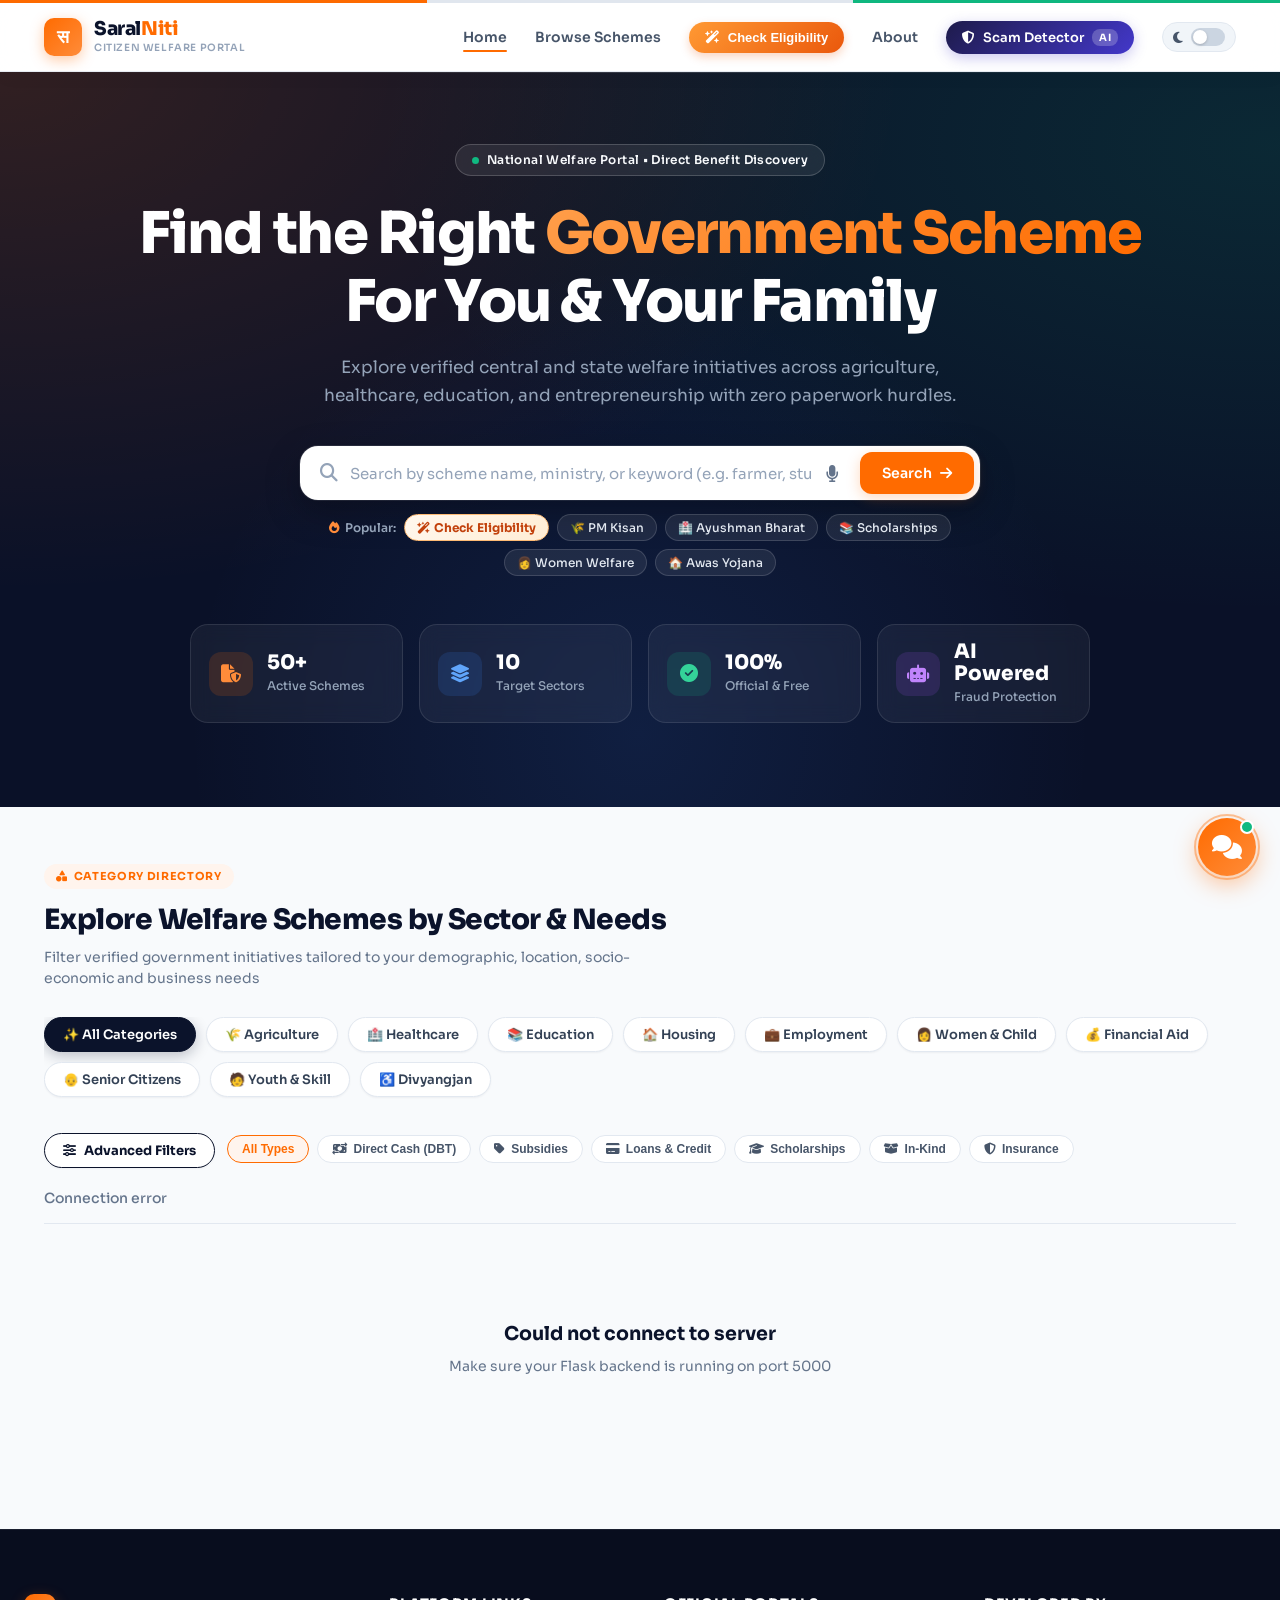
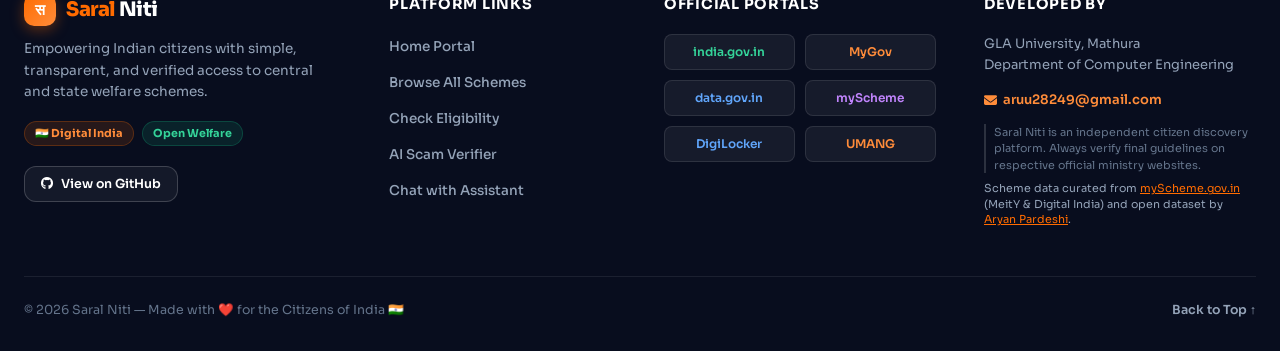
==== commit 3cb93929: "feat: household welfare matrix & voice-first vernacular STT with 18 RPM guard - Add Entire Household" ====
--- a/frontend/index.html
+++ b/frontend/index.html
@@ -110,10 +110,27 @@
           placeholder="Search by scheme name, ministry, or keyword (e.g. farmer, student, health)..."
           autocomplete="off"
         />
+        <button type="button" class="voice-search-btn" id="btnVoiceSearch" onclick="toggleVoiceSearch()" title="बोलकर खोजें (Voice Search in Hindi/English)" aria-label="Voice Search">
+          <i class="fa-solid fa-microphone"></i>
+        </button>
         <button class="search-btn" onclick="handleSearch()" aria-label="Search schemes">
           <span>Search</span>
           <i class="fa-solid fa-arrow-right"></i>
         </button>
+      </div>
+
+      <!-- VOICE RECORDING STATUS PILL -->
+      <div class="voice-search-status" id="voiceSearchStatus" style="display: none;">
+        <span class="voice-live-dot"></span>
+        <span class="voice-status-text" id="voiceStatusText">सुन रहे हैं... (Listening... Speak in Hindi or English)</span>
+        <button type="button" class="btn-voice-cancel" onclick="cancelVoiceSearch()" title="Cancel voice search">✕</button>
+      </div>
+
+      <!-- VOICE DISCOVERY INSIGHT BADGE -->
+      <div class="voice-insight-badge" id="voiceInsightBadge" style="display: none;">
+        <i class="fa-solid fa-wand-magic-sparkles"></i>
+        <span id="voiceInsightText"></span>
+        <button type="button" class="btn-insight-clear" onclick="clearVoiceInsight()" title="Clear voice filter">✕</button>
       </div>
 
       <!-- TRENDING CHIPS -->
@@ -983,8 +1000,14 @@
       <!-- HOUSEHOLD PERSONA STRIP -->
       <div class="family-persona-strip" id="eligibilityPersonaStrip">
         <div class="persona-strip-header">
-          <span class="strip-tag"><i class="fa-solid fa-people-roof"></i> Saral Parivar:</span>
-          <span id="eligibilityActiveBadge" style="font-size: 11.5px; color: var(--slate-500);">Checking for: <strong id="eligibilityActiveName">Myself (स्वयं)</strong></span>
+          <div class="persona-strip-title-group">
+            <span class="strip-tag"><i class="fa-solid fa-people-roof"></i> Saral Parivar:</span>
+            <span id="eligibilityActiveBadge" style="font-size: 11.5px; color: var(--slate-500);">Checking for: <strong id="eligibilityActiveName">Myself (स्वयं)</strong></span>
+          </div>
+          <button type="button" class="btn-eval-all-household" id="btnEvalAllHousehold" onclick="evaluateEntireHousehold()" title="Evaluate all family members together and find maximum combined household benefits">
+            <i class="fa-solid fa-wand-magic-sparkles"></i>
+            <span>Evaluate Entire Household</span>
+          </button>
         </div>
         <div class="persona-chips-row" id="eligibilityPersonaChips">
           <!-- Dynamically populated from SaralFamilyVault -->
@@ -1156,6 +1179,9 @@
         </div>
       </form>
 
+      <!-- HOUSEHOLD WELFARE MATRIX WRAPPER -->
+      <div class="household-matrix-wrap" id="householdMatrixWrap" style="display: none; margin-top: 24px;"></div>
+
       <!-- RESULTS CONTAINER -->
       <div id="eligResultsWrap" style="display: none; margin-top: 24px;">
         <div class="elig-results-header">
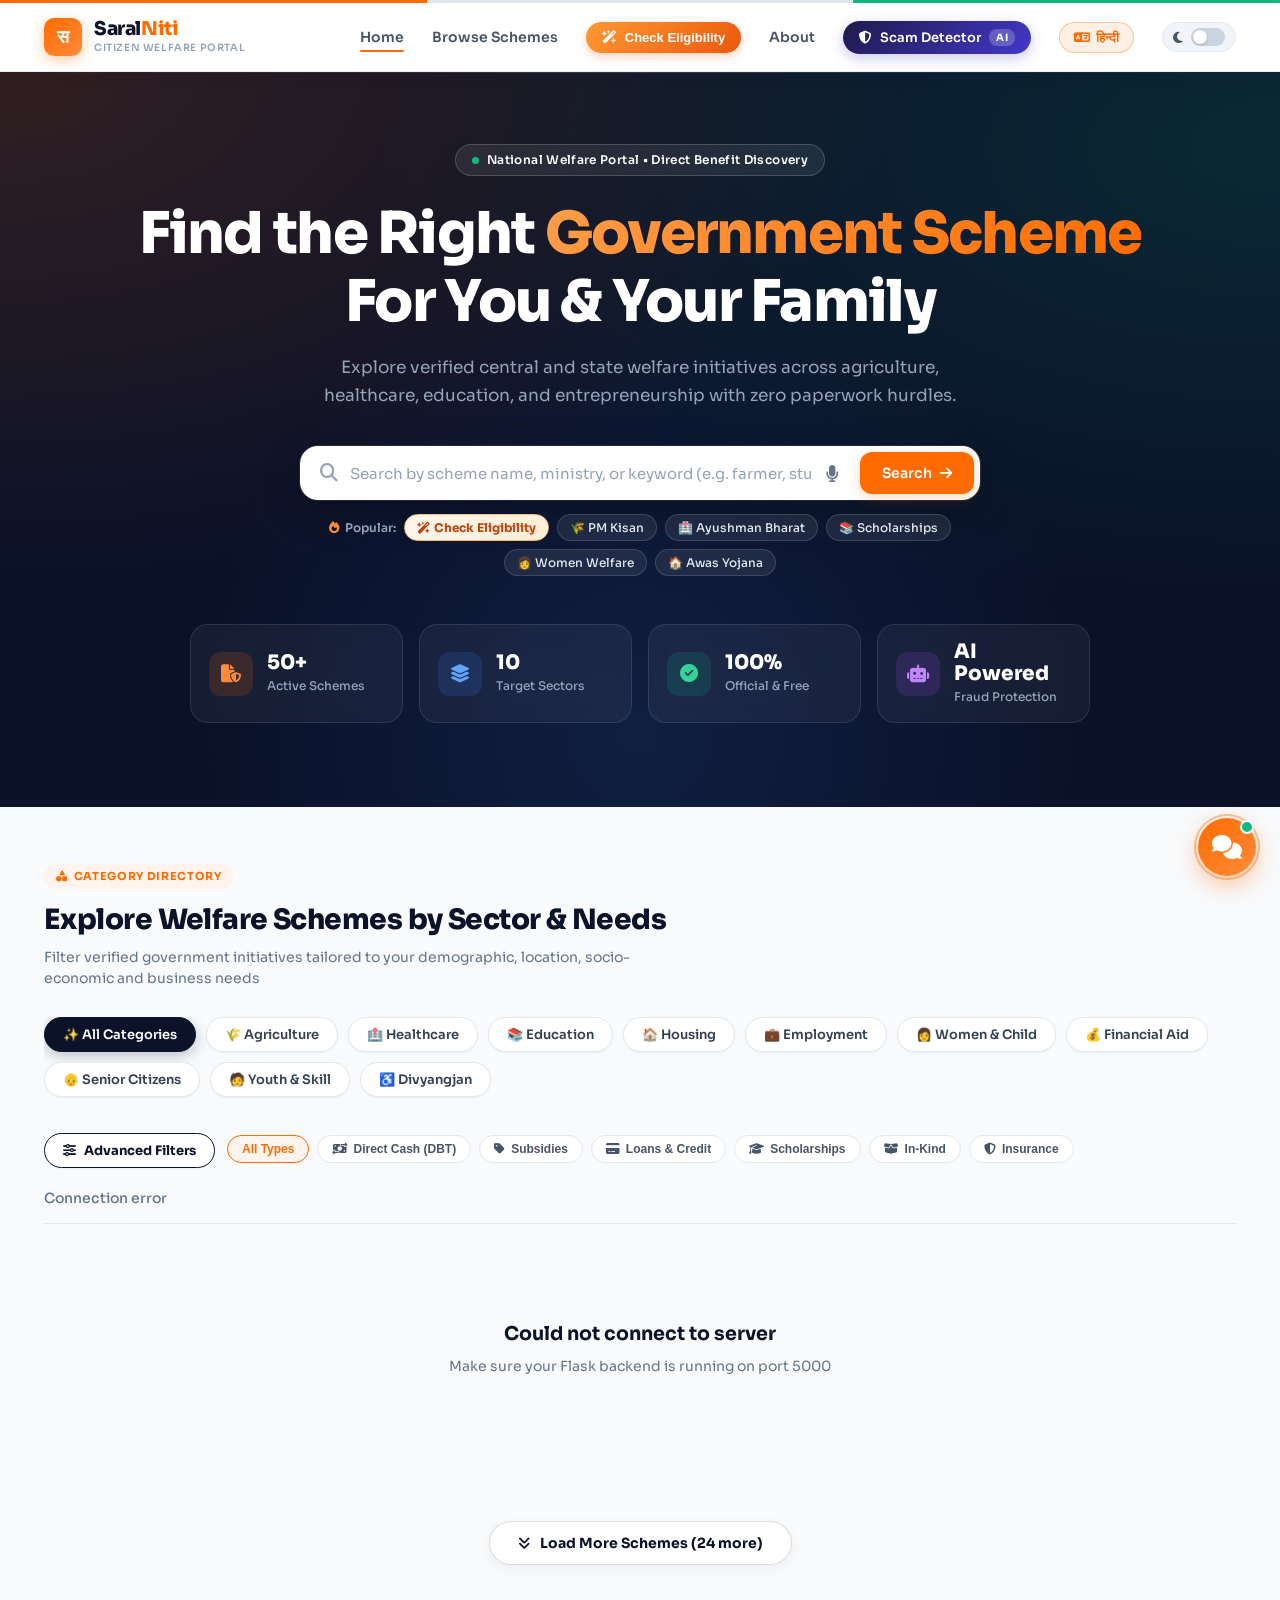
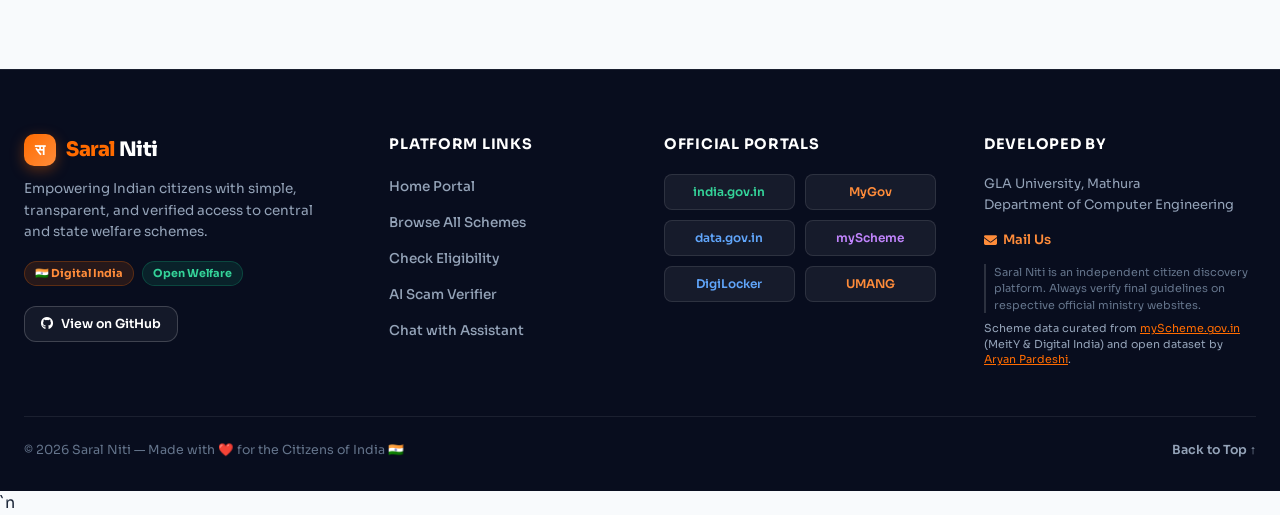
==== commit b3187e98: "Add basic hindi english button and add a scheme loading button" ====
--- a/frontend/index.html
+++ b/frontend/index.html
@@ -1,4 +1,4 @@
-<!DOCTYPE html>
+﻿<!DOCTYPE html>
 <html lang="en">
 <head>
   <!-- Google tag (gtag.js) -->
@@ -50,20 +50,26 @@
     </a>
 
     <ul class="nav-links">
-      <li><a href="#base" class="nav-link active">Home</a></li>
-      <li><a href="#schemes" class="nav-link" onclick="filterByCategory('all', document.querySelector('.filter-btn'))">Browse Schemes</a></li>
+      <li><a href="#base" class="nav-link active" data-i18n="nav_home">Home</a></li>
+      <li><a href="#schemes" class="nav-link" onclick="filterByCategory('all', document.querySelector('.filter-btn'))" data-i18n="nav_browse">Browse Schemes</a></li>
       <li>
         <button class="nav-eligibility-btn" onclick="openEligibilityModal()">
           <i class="fa-solid fa-wand-magic-sparkles"></i>
-          <span>Check Eligibility</span>
+          <span data-i18n="nav_eligibility">Check Eligibility</span>
         </button>
       </li>
-      <li><a href="#Contact" class="nav-link">About</a></li>
+      <li><a href="#Contact" class="nav-link" data-i18n="nav_about">About</a></li>
       <li>
         <button class="nav-detector-btn" onclick="openDetector()">
           <i class="fa-solid fa-shield-halved"></i>
-          <span>Scam Detector</span>
+          <span data-i18n="nav_scam">Scam Detector</span>
           <span class="ai-pill">AI</span>
+        </button>
+      </li>
+      <li>
+        <button class="nav-lang-btn" onclick="toggleLanguage()" id="langToggleBtn" title="Switch Language / भाषा बदलें">
+          <i class="fa-solid fa-language"></i>
+          <span id="langToggleText">हिन्दी</span>
         </button>
       </li>
       <li>
@@ -96,7 +102,7 @@
       For You & Your Family
     </h1>
 
-    <p class="hero-subtitle">
+    <p class="hero-subtitle" data-i18n="hero_sub">
       Explore verified central and state welfare initiatives across agriculture, healthcare, education, and entrepreneurship with zero paperwork hurdles.
     </p>
 
@@ -667,12 +673,16 @@
   </div>
 
   <!-- SEAMLESS AUTO-SCROLL LOADER & STATUS -->
-  <div class="pagination-wrap" id="paginationWrap" style="display:none;">
+  <div class="pagination-wrap" id="paginationWrap" style="display:flex;">
     <div id="infiniteScrollLoader" class="infinite-scroll-loader" style="display: none;">
       <i class="fa-solid fa-circle-notch fa-spin"></i>
       <span>Loading next 24 schemes...</span>
     </div>
     <div class="pagination-info" id="paginationInfo"></div>
+    <button type="button" id="btnLoadMoreSchemes" class="btn-load-more" onclick="loadMoreSchemes()" style="display:inline-flex; margin-top:12px;">
+      <i class="fa-solid fa-angles-down"></i>
+      <span>Load More Schemes (24 more)</span>
+    </button>
   </div>
 </main>
 
@@ -743,8 +753,8 @@
           GLA University, Mathura<br>
           Department of Computer Engineering
         </p>
-        <a class="contact-email" href="mailto:aruu28249@gmail.com">
-          <i class="fa-solid fa-envelope"></i> aruu28249@gmail.com
+        <a class="contact-email" href="mailto:support@saralniti.in">
+          <i class="fa-solid fa-envelope"></i> Mail Us
         </a>
         <div class="disclaimer-note">
           Saral Niti is an independent citizen discovery platform. Always verify final guidelines on respective official ministry websites.
@@ -1337,7 +1347,10 @@
 
   <script src="./js/family_vault.js"></script>
   <script src="./js/main.js"></script>
-  <script src="./js/chatbot.js"></script>
+  <script src="./js/i18n.js"></script>`n  <script src="./js/chatbot.js"></script>
 
 </body>
 </html>
+
+
+
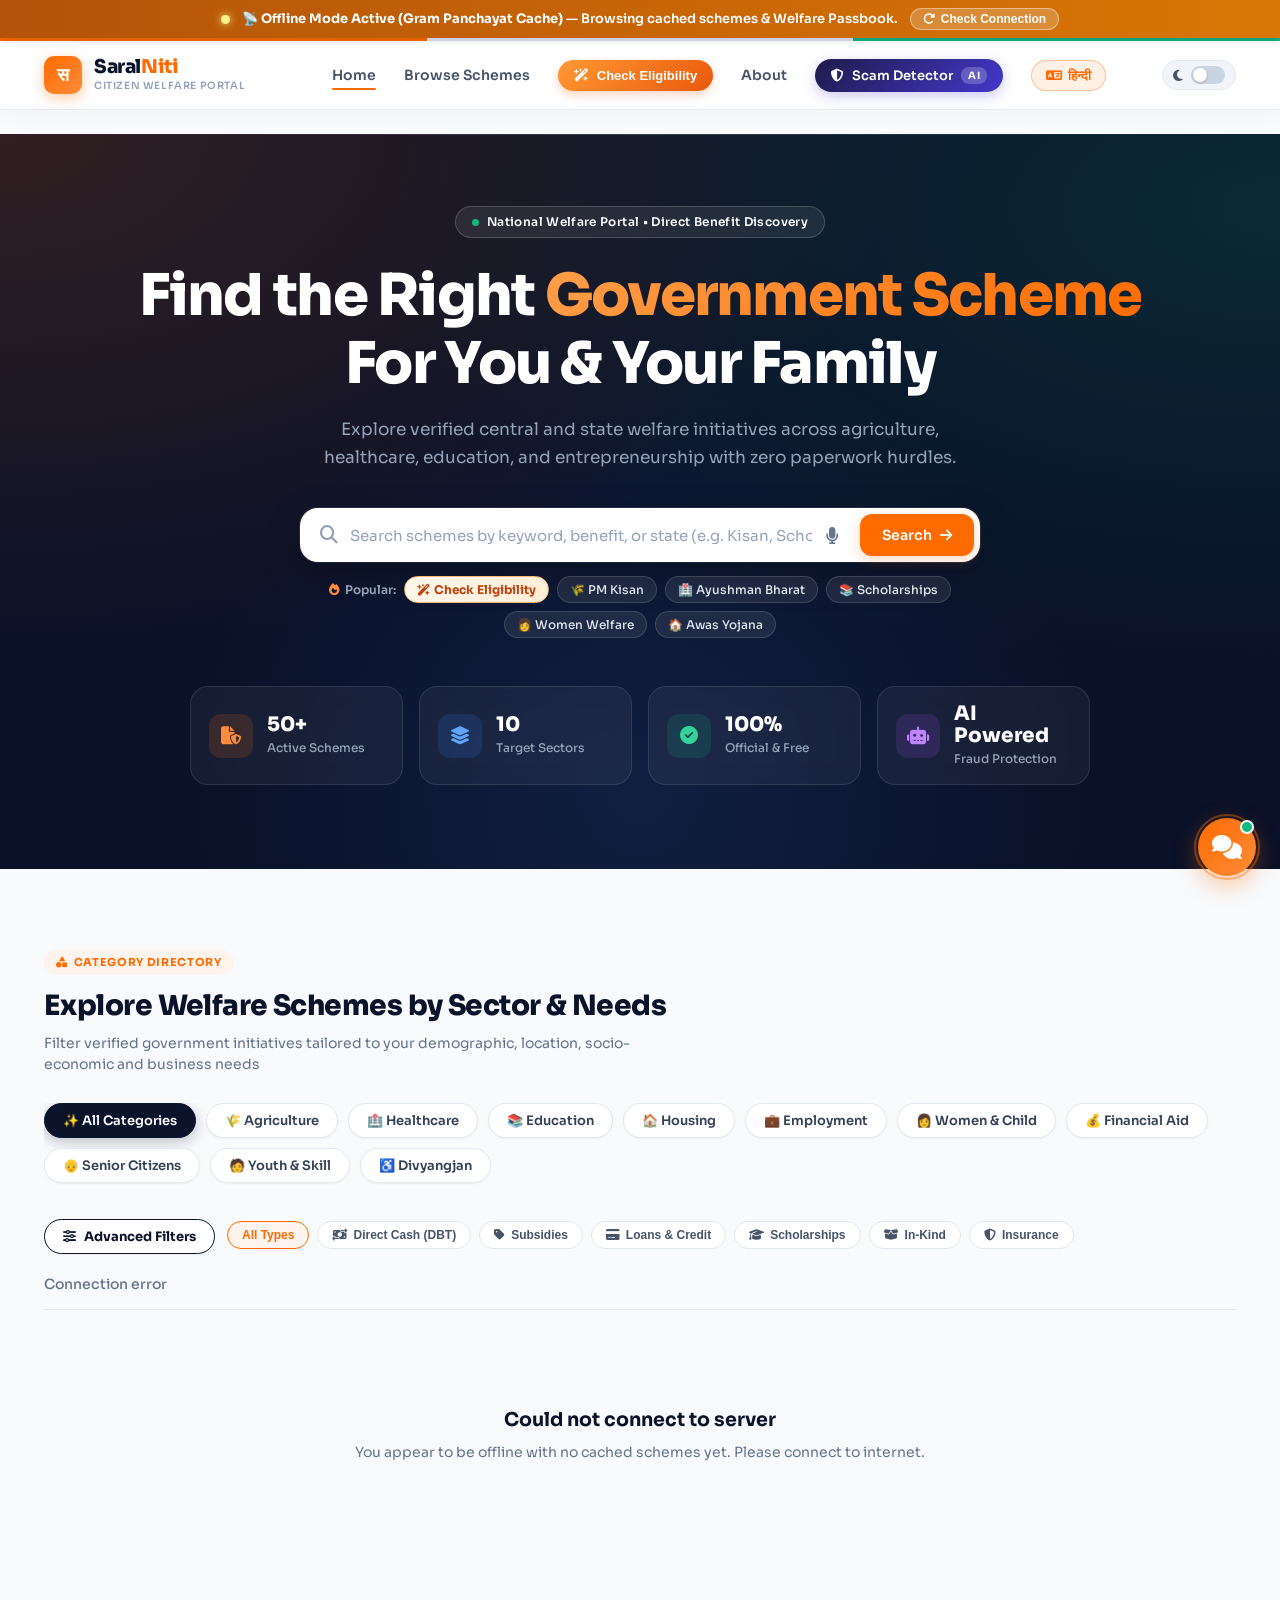
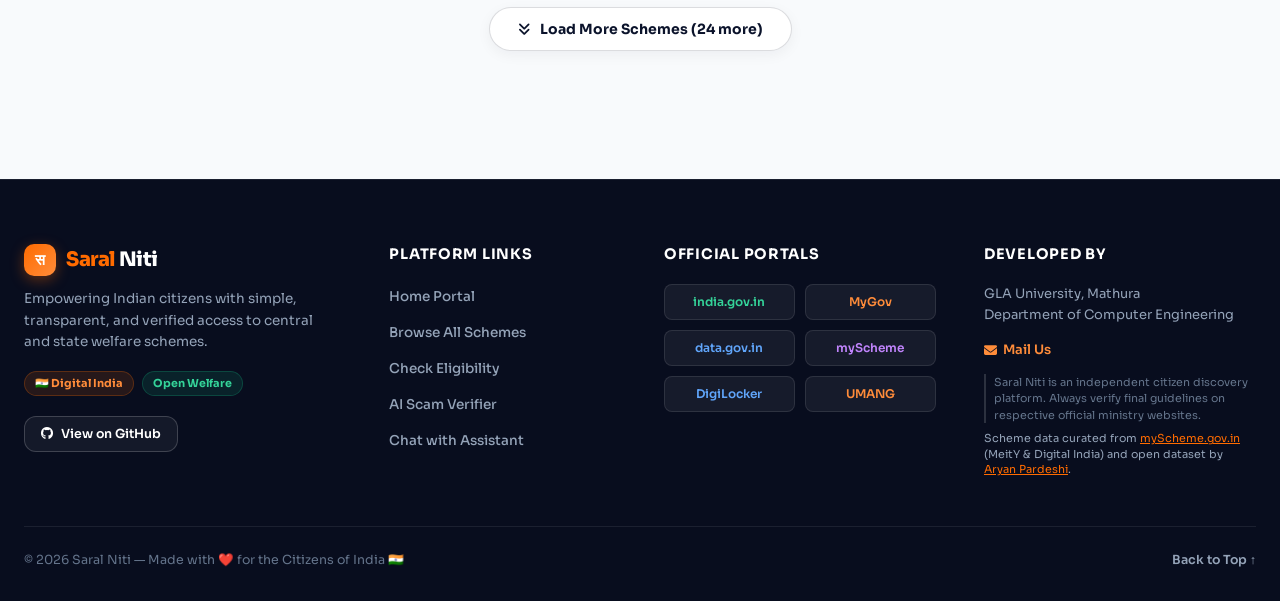
==== commit 628b0a95: "feat(pwa): add service worker offline caching, web app manifest, and gram panchayat offline search h" ====
--- a/frontend/index.html
+++ b/frontend/index.html
@@ -1,4 +1,4 @@
-﻿<!DOCTYPE html>
+<!DOCTYPE html>
 <html lang="en">
 <head>
   <!-- Google tag (gtag.js) -->
@@ -12,9 +12,19 @@
 </script>
   <meta charset="UTF-8">
   <meta name="viewport" content="width=device-width, initial-scale=1.0">
+  <!-- PWA & Mobile App Meta Tags -->
+  <link rel="manifest" href="./manifest.json">
+  <link rel="icon" type="image/svg+xml" href="./icons/favicon.svg">
+  <link rel="alternate icon" href="./icons/favicon.ico">
+  <link rel="apple-touch-icon" href="./icons/icon-192.png">
+  <meta name="theme-color" content="#2563EB">
+  <meta name="mobile-web-app-capable" content="yes">
+  <meta name="apple-mobile-web-app-capable" content="yes">
+  <meta name="apple-mobile-web-app-status-bar-style" content="black-translucent">
+  <meta name="apple-mobile-web-app-title" content="Saral Niti">
   <!-- For separate frontend deployment: Set content to your backend URL e.g. https://saral-niti-backend.onrender.com -->
   <meta name="backend-api" content="">
-  <title>Saral Niti — Government Scheme Discovery</title>
+  <title>Saral Niti — Government Scheme Discovery & Citizen Passbook</title>
   <script>
     (function() {
       try {
@@ -26,10 +36,22 @@
   </script>
   <link href="https://fonts.googleapis.com/css2?family=Sora:wght@300;400;500;600;700;800&display=swap" rel="stylesheet">
   <link rel="stylesheet" href="https://cdnjs.cloudflare.com/ajax/libs/font-awesome/6.5.0/css/all.min.css">
-<link rel="stylesheet" href="./css/main.css"></head>
+  <link rel="stylesheet" href="./css/main.css">
+</head>
 <body id="base">
 
- <!-- ══════════════ TOP TRICOLOR BAR ══════════════ -->
+  <!-- ══════════════ OFFLINE STATUS BANNER ══════════════ -->
+  <div id="offlineBanner" class="offline-banner" style="display:none;" role="status" aria-live="polite">
+    <div class="offline-banner-content">
+      <span class="offline-dot"></span>
+      <span id="offlineBannerText">📡 Offline Mode Active — Showing cached schemes & Welfare Passbook.</span>
+      <button class="offline-retry-btn" onclick="retryConnection()" title="Retry network connection">
+        <i class="fa-solid fa-rotate-right"></i> Check Connection
+      </button>
+    </div>
+  </div>
+
+  <!-- ══════════════ TOP TRICOLOR BAR ══════════════ -->
 <div class="tricolor-strip">
   <div class="strip-saffron"></div>
   <div class="strip-white"></div>
@@ -67,9 +89,15 @@
         </button>
       </li>
       <li>
-        <button class="nav-lang-btn" onclick="toggleLanguage()" id="langToggleBtn" title="Switch Language / भाषा बदलें">
+        <button class="nav-lang-btn" onclick="toggleLanguage()" id="langToggleBtn" type="button" title="Switch Language / भाषा बदलें">
           <i class="fa-solid fa-language"></i>
           <span id="langToggleText">हिन्दी</span>
+        </button>
+      </li>
+      <li>
+        <button id="pwaInstallBtn" class="nav-pwa-btn" style="display:none;" onclick="triggerPWAInstall()" title="Install Saral Niti App on your phone/desktop">
+          <i class="fa-solid fa-mobile-screen-button"></i>
+          <span>Install App</span>
         </button>
       </li>
       <li>
@@ -88,13 +116,13 @@
   </nav>
 </header>
 
- 
- <!-- ══════════════ HERO SECTION ══════════════ -->
+  
+  ﻿<!-- ══════════════ HERO SECTION ══════════════ -->
 <section class="hero">
   <div class="hero-container">
     <div class="hero-badge">
       <span class="badge-dot"></span>
-      <span>National Welfare Portal • Direct Benefit Discovery</span>
+      <span data-i18n="hero_badge">National Welfare Portal • Direct Benefit Discovery</span>
     </div>
 
     <h1 class="hero-headline">
@@ -113,7 +141,7 @@
         <input 
           type="text" 
           id="searchInput" 
-          placeholder="Search by scheme name, ministry, or keyword (e.g. farmer, student, health)..."
+          data-i18n-placeholder="search_placeholder" placeholder="Search by scheme name, ministry, or keyword (e.g. farmer, student, health)..."
           autocomplete="off"
         />
         <button type="button" class="voice-search-btn" id="btnVoiceSearch" onclick="toggleVoiceSearch()" title="बोलकर खोजें (Voice Search in Hindi/English)" aria-label="Voice Search">
@@ -198,7 +226,7 @@
   </div>
 </section>
 
- <!-- ══════════════ SCHEMES EXPLORER SECTION ══════════════ -->
+  ﻿<!-- ══════════════ SCHEMES EXPLORER SECTION ══════════════ -->
 <main class="main" id="schemes">
   <div class="section-header">
     <div class="section-heading">
@@ -686,8 +714,8 @@
   </div>
 </main>
 
- 
- <!-- ══════════════ MODERN FOOTER ══════════════ -->
+  
+  ﻿<!-- ══════════════ MODERN FOOTER ══════════════ -->
 <footer class="footer-wrap" id="Contact">
   <div class="footer-container">
     <div class="footer-grid">
@@ -776,7 +804,7 @@
   </div>
 </footer>
 
-<!-- ══════════════ SCHEME DETAIL MODAL ══════════════ -->
+  <!-- ══════════════ SCHEME DETAIL MODAL ══════════════ -->
 <div class="modal-overlay" id="modalOverlay" onclick="closeModalOnOverlay(event)" role="dialog" aria-modal="true">
   <div class="modal">
     <div class="modal-header">
@@ -924,7 +952,7 @@
   </div>
 </div>
 
-<!-- ══════════════ URL DETECTOR MODAL ══════════════ -->
+  <!-- ══════════════ URL DETECTOR MODAL ══════════════ -->
 <div class="det-overlay" id="detOverlay" onclick="closeDetectorOnOverlay(event)">
   <div class="det-modal">
 
@@ -996,7 +1024,7 @@
   </div>
 </div>
 
-<!-- ══════════════ ELIGIBILITY CHECKER MODAL ══════════════ -->
+  <!-- ══════════════ ELIGIBILITY CHECKER MODAL ══════════════ -->
 <div class="modal-overlay" id="eligibilityOverlay" onclick="closeEligibilityOnOverlay(event)" role="dialog" aria-modal="true">
   <div class="modal eligibility-modal">
     <div class="modal-header">
@@ -1345,12 +1373,10 @@
 </div>
 
 
+  <script src="./js/i18n.js"></script>
   <script src="./js/family_vault.js"></script>
   <script src="./js/main.js"></script>
-  <script src="./js/i18n.js"></script>`n  <script src="./js/chatbot.js"></script>
+  <script src="./js/chatbot.js"></script>
 
 </body>
 </html>
-
-
-
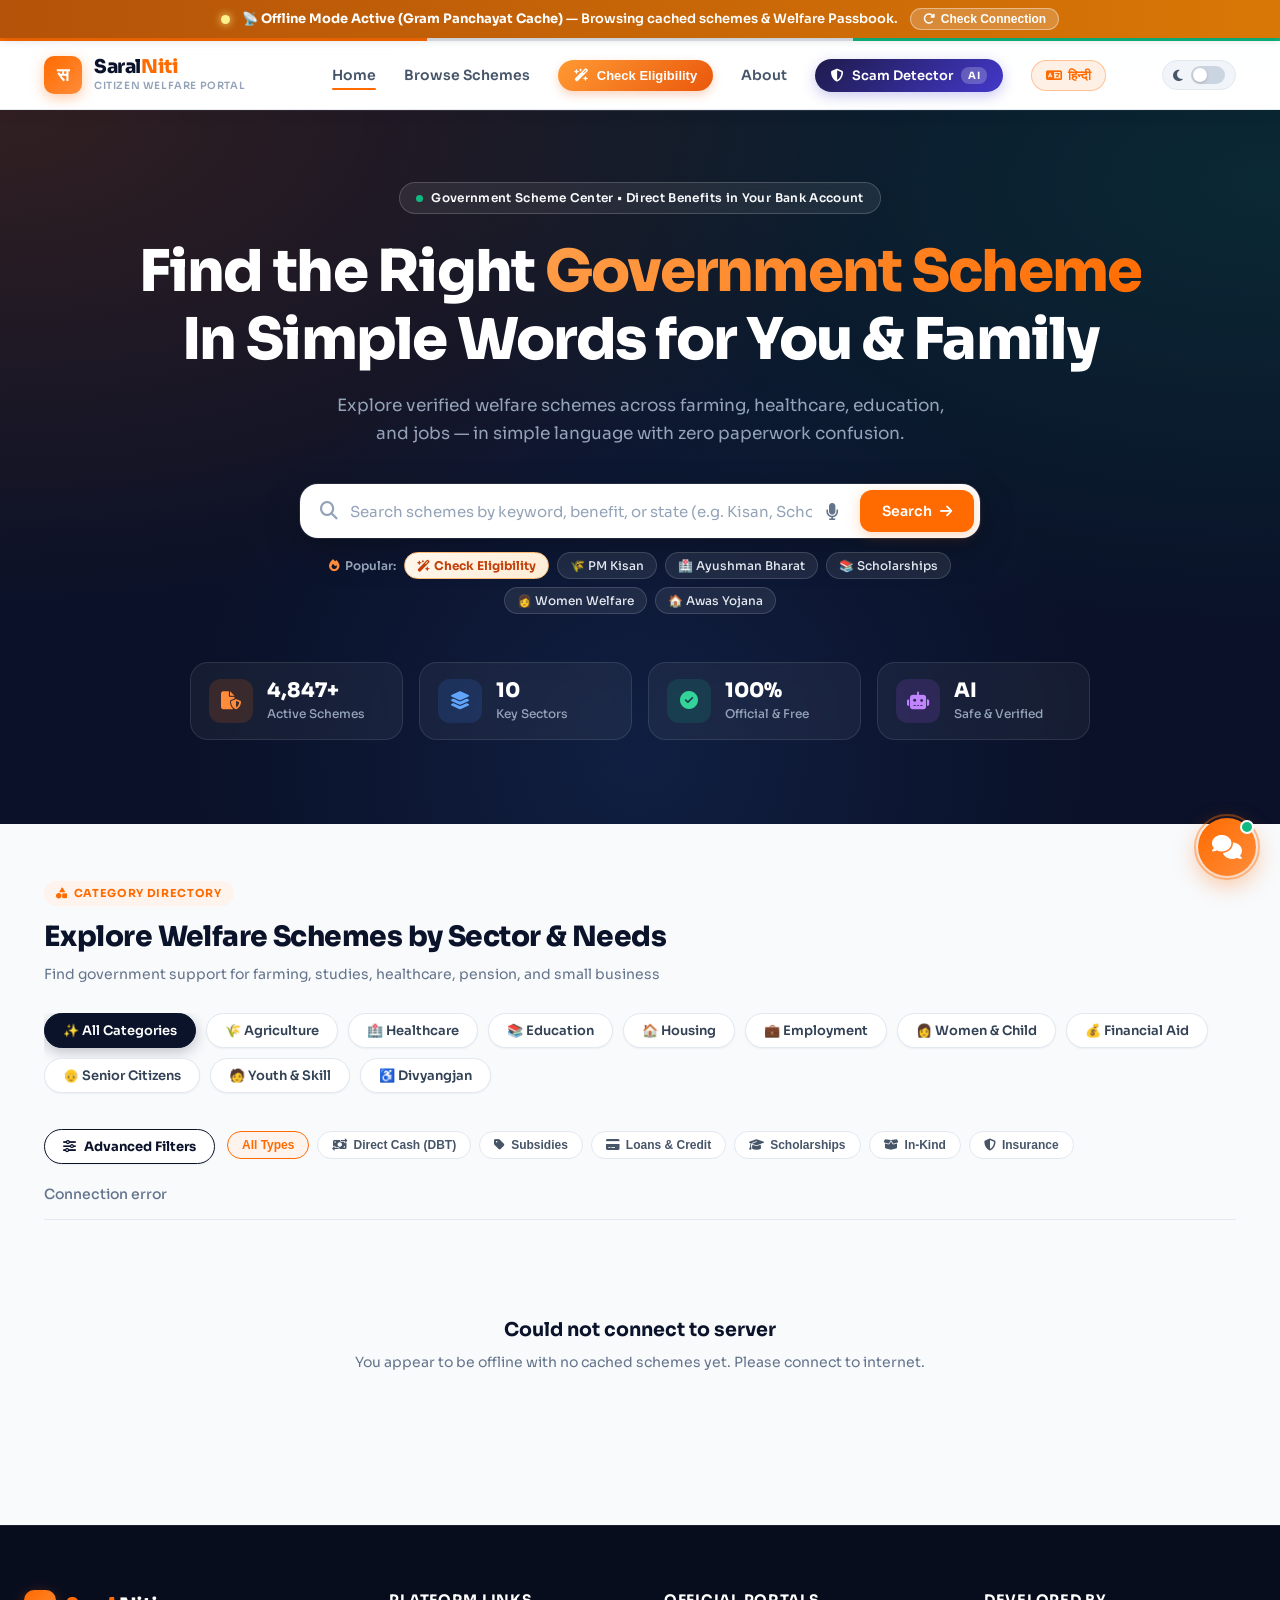
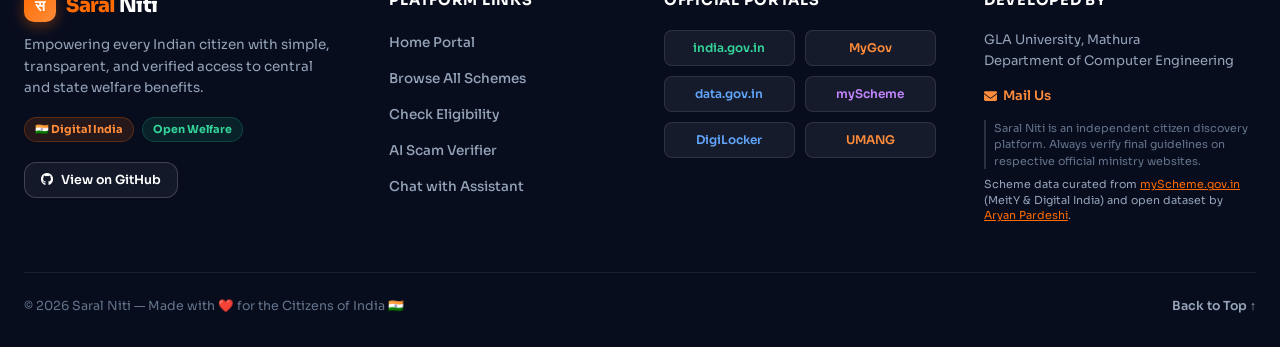
==== commit f9ca8296: "feat(i18n): 100% vernacular Saral Bhasha coverage, crosscheck fixes, and dynamic modal localization" ====
--- a/frontend/index.html
+++ b/frontend/index.html
@@ -67,7 +67,7 @@
       </div>
       <div class="logo-brand">
         <span class="logo-title">Saral<span>Niti</span></span>
-        <span class="logo-sub">Citizen Welfare Portal</span>
+        <span class="logo-sub" data-i18n="portal_sub">Citizen Welfare Portal</span>
       </div>
     </a>
 
@@ -97,7 +97,7 @@
       <li>
         <button id="pwaInstallBtn" class="nav-pwa-btn" style="display:none;" onclick="triggerPWAInstall()" title="Install Saral Niti App on your phone/desktop">
           <i class="fa-solid fa-mobile-screen-button"></i>
-          <span>Install App</span>
+          <span data-i18n="nav_install">Install App</span>
         </button>
       </li>
       <li>
@@ -117,21 +117,21 @@
 </header>
 
   
-  ﻿<!-- ══════════════ HERO SECTION ══════════════ -->
+  <!-- ══════════════ HERO SECTION ══════════════ -->
 <section class="hero">
   <div class="hero-container">
     <div class="hero-badge">
       <span class="badge-dot"></span>
-      <span data-i18n="hero_badge">National Welfare Portal • Direct Benefit Discovery</span>
+      <span data-i18n="hero_badge">Government Scheme Center • Direct Benefits in Your Bank Account</span>
     </div>
 
     <h1 class="hero-headline">
-      Find the Right <span class="highlight-text">Government Scheme</span><br>
-      For You & Your Family
+      <span data-i18n="hero_title_1">Find the Right</span> <span class="highlight-text" data-i18n="hero_title_2">Government Scheme</span><br>
+      <span data-i18n="hero_title_3">In Simple Words for You & Family</span>
     </h1>
 
     <p class="hero-subtitle" data-i18n="hero_sub">
-      Explore verified central and state welfare initiatives across agriculture, healthcare, education, and entrepreneurship with zero paperwork hurdles.
+      Explore verified welfare schemes across farming, healthcare, education, and jobs — in simple language with zero paperwork confusion.
     </p>
 
     <!-- SEARCH BAR -->
@@ -141,14 +141,14 @@
         <input 
           type="text" 
           id="searchInput" 
-          data-i18n-placeholder="search_placeholder" placeholder="Search by scheme name, ministry, or keyword (e.g. farmer, student, health)..."
+          data-i18n-placeholder="search_placeholder" placeholder="Search schemes by keyword, benefit, or state (e.g. Kisan, Scholarship, PM Awas)..."
           autocomplete="off"
         />
         <button type="button" class="voice-search-btn" id="btnVoiceSearch" onclick="toggleVoiceSearch()" title="बोलकर खोजें (Voice Search in Hindi/English)" aria-label="Voice Search">
           <i class="fa-solid fa-microphone"></i>
         </button>
         <button class="search-btn" onclick="handleSearch()" aria-label="Search schemes">
-          <span>Search</span>
+          <span data-i18n="search_btn">Search</span>
           <i class="fa-solid fa-arrow-right"></i>
         </button>
       </div>
@@ -169,15 +169,15 @@
 
       <!-- TRENDING CHIPS -->
       <div class="trending-searches">
-        <span class="trending-label"><i class="fa-solid fa-fire"></i> Popular:</span>
+        <span class="trending-label"><i class="fa-solid fa-fire"></i> <span data-i18n="popular_label">Popular:</span></span>
         <button class="trend-chip trend-chip-highlight" onclick="openEligibilityModal()">
-          <i class="fa-solid fa-wand-magic-sparkles"></i> <strong>Check Eligibility</strong>
+          <i class="fa-solid fa-wand-magic-sparkles"></i> <strong data-i18n="chip_eligibility">Check Eligibility</strong>
         </button>
-        <button class="trend-chip" onclick="quickSearch('farmer')">🌾 PM Kisan</button>
-        <button class="trend-chip" onclick="quickSearch('ayushman')">🏥 Ayushman Bharat</button>
-        <button class="trend-chip" onclick="quickSearch('scholarship')">📚 Scholarships</button>
-        <button class="trend-chip" onclick="quickSearch('women')">👩 Women Welfare</button>
-        <button class="trend-chip" onclick="quickSearch('housing')">🏠 Awas Yojana</button>
+        <button class="trend-chip" onclick="quickSearch('farmer')"><span data-i18n="chip_kisan">🌾 PM Kisan</span></button>
+        <button class="trend-chip" onclick="quickSearch('ayushman')"><span data-i18n="chip_ayushman">🏥 Ayushman Bharat</span></button>
+        <button class="trend-chip" onclick="quickSearch('scholarship')"><span data-i18n="chip_scholarships">📚 Scholarships</span></button>
+        <button class="trend-chip" onclick="quickSearch('women')"><span data-i18n="chip_women">👩 Women Welfare</span></button>
+        <button class="trend-chip" onclick="quickSearch('housing')"><span data-i18n="chip_housing">🏠 Awas Yojana</span></button>
       </div>
     </div>
 
@@ -188,8 +188,8 @@
           <i class="fa-solid fa-file-shield"></i>
         </div>
         <div>
-          <div class="stat-number" id="totalCount">50+</div>
-          <div class="stat-title">Active Schemes</div>
+          <div class="stat-number" id="totalCount">4,847+</div>
+          <div class="stat-title" data-i18n="stat_active_schemes">Active Schemes</div>
         </div>
       </div>
 
@@ -199,7 +199,7 @@
         </div>
         <div>
           <div class="stat-number">10</div>
-          <div class="stat-title">Target Sectors</div>
+          <div class="stat-title" data-i18n="stat_target_sectors">Key Sectors</div>
         </div>
       </div>
 
@@ -209,7 +209,7 @@
         </div>
         <div>
           <div class="stat-number">100%</div>
-          <div class="stat-title">Official & Free</div>
+          <div class="stat-title" data-i18n="stat_official_free">Official & Free</div>
         </div>
       </div>
 
@@ -218,23 +218,23 @@
           <i class="fa-solid fa-robot"></i>
         </div>
         <div>
-          <div class="stat-number">AI Powered</div>
-          <div class="stat-title">Fraud Protection</div>
+          <div class="stat-number">AI</div>
+          <div class="stat-title" data-i18n="stat_ai_fraud">Safe & Verified</div>
         </div>
       </div>
     </div>
   </div>
 </section>
 
-  ﻿<!-- ══════════════ SCHEMES EXPLORER SECTION ══════════════ -->
+  <!-- ══════════════ SCHEMES EXPLORER SECTION ══════════════ -->
 <main class="main" id="schemes">
   <div class="section-header">
     <div class="section-heading">
       <div class="section-badge">
-        <i class="fa-solid fa-shapes"></i> Category Directory
-      </div>
-      <h2 class="section-title">Explore Welfare Schemes by Sector & Needs</h2>
-      <p class="section-sub">Filter verified government initiatives tailored to your demographic, location, socio-economic and business needs</p>
+        <i class="fa-solid fa-shapes"></i> <span data-i18n="sec_category_directory">Category Directory</span>
+      </div>
+      <h2 class="section-title" data-i18n="sec_schemes_title">Explore Welfare Schemes by Sector & Needs</h2>
+      <p class="section-sub" data-i18n="sec_schemes_sub">Find government support for farming, studies, healthcare, pension, and small business</p>
     </div>
   </div>
 
@@ -242,37 +242,37 @@
   <div class="filters-scroll-wrap">
     <div class="filters">
       <button class="filter-btn active" data-category="all" onclick="filterByCategory('all', this)">
-        <span>✨ All Categories</span>
+        <span data-i18n="cat_all">✨ All Categories</span>
       </button>
       <button class="filter-btn" data-category="agriculture" onclick="filterByCategory('agriculture', this)">
-        <span>🌾 Agriculture</span>
+        <span data-i18n="cat_agri">🌾 Agriculture</span>
       </button>
       <button class="filter-btn" data-category="health" onclick="filterByCategory('health', this)">
-        <span>🏥 Healthcare</span>
+        <span data-i18n="cat_health">🏥 Healthcare</span>
       </button>
       <button class="filter-btn" data-category="education" onclick="filterByCategory('education', this)">
-        <span>📚 Education</span>
+        <span data-i18n="cat_edu">📚 Education</span>
       </button>
       <button class="filter-btn" data-category="housing" onclick="filterByCategory('housing', this)">
-        <span>🏠 Housing</span>
+        <span data-i18n="cat_housing">🏠 Housing</span>
       </button>
       <button class="filter-btn" data-category="employment" onclick="filterByCategory('employment', this)">
-        <span>💼 Employment</span>
+        <span data-i18n="cat_employment">💼 Employment</span>
       </button>
       <button class="filter-btn" data-category="women" onclick="filterByCategory('women', this)">
-        <span>👩 Women & Child</span>
+        <span data-i18n="cat_women">👩 Women & Child</span>
       </button>
       <button class="filter-btn" data-category="financial" onclick="filterByCategory('financial', this)">
-        <span>💰 Financial Aid</span>
+        <span data-i18n="cat_financial">💰 Financial Aid</span>
       </button>
       <button class="filter-btn" data-category="elderly" onclick="filterByCategory('elderly', this)">
-        <span>👴 Senior Citizens</span>
+        <span data-i18n="cat_elderly">👴 Senior Citizens</span>
       </button>
       <button class="filter-btn" data-category="youth" onclick="filterByCategory('youth', this)">
-        <span>🧑 Youth & Skill</span>
+        <span data-i18n="cat_youth">🧑 Youth & Skill</span>
       </button>
       <button class="filter-btn" data-category="disability" onclick="filterByCategory('disability', this)">
-        <span>♿ Divyangjan</span>
+        <span data-i18n="cat_disability">♿ Divyangjan</span>
       </button>
     </div>
   </div>
@@ -282,25 +282,25 @@
     <div class="filter-bar-left">
       <button class="adv-filter-toggle-btn" id="advFilterToggleBtn" onclick="toggleAdvancedFilterDrawer()">
         <i class="fa-solid fa-sliders"></i>
-        <span>Advanced Filters</span>
+        <span data-i18n="btn_adv_filters">Advanced Filters</span>
         <span class="filter-count-badge" id="advFilterCountBadge" style="display:none;">0</span>
       </button>
 
       <!-- Quick Benefit Filter Pills -->
       <div class="quick-benefit-pills">
-        <button class="quick-pill active" onclick="setQuickBenefit('', this)">All Types</button>
-        <button class="quick-pill" onclick="setQuickBenefit('dbt', this)"><i class="fa-solid fa-money-bill-transfer"></i> Direct Cash (DBT)</button>
-        <button class="quick-pill" onclick="setQuickBenefit('subsidy', this)"><i class="fa-solid fa-tag"></i> Subsidies</button>
-        <button class="quick-pill" onclick="setQuickBenefit('loan', this)"><i class="fa-solid fa-credit-card"></i> Loans & Credit</button>
-        <button class="quick-pill" onclick="setQuickBenefit('scholarship', this)"><i class="fa-solid fa-graduation-cap"></i> Scholarships</button>
-        <button class="quick-pill" onclick="setQuickBenefit('in_kind', this)"><i class="fa-solid fa-box-open"></i> In-Kind</button>
-        <button class="quick-pill" onclick="setQuickBenefit('insurance', this)"><i class="fa-solid fa-shield-halved"></i> Insurance</button>
+        <button class="quick-pill active" onclick="setQuickBenefit('', this)"><span data-i18n="pill_all">All Types</span></button>
+        <button class="quick-pill" onclick="setQuickBenefit('dbt', this)"><i class="fa-solid fa-money-bill-transfer"></i> <span data-i18n="pill_dbt">Direct Cash (DBT)</span></button>
+        <button class="quick-pill" onclick="setQuickBenefit('subsidy', this)"><i class="fa-solid fa-tag"></i> <span data-i18n="pill_subsidy">Subsidies</span></button>
+        <button class="quick-pill" onclick="setQuickBenefit('loan', this)"><i class="fa-solid fa-credit-card"></i> <span data-i18n="pill_loan">Loans & Credit</span></button>
+        <button class="quick-pill" onclick="setQuickBenefit('scholarship', this)"><i class="fa-solid fa-graduation-cap"></i> <span data-i18n="pill_scholarship">Scholarships</span></button>
+        <button class="quick-pill" onclick="setQuickBenefit('in_kind', this)"><i class="fa-solid fa-box-open"></i> <span data-i18n="pill_in_kind">In-Kind</span></button>
+        <button class="quick-pill" onclick="setQuickBenefit('insurance', this)"><i class="fa-solid fa-shield-halved"></i> <span data-i18n="pill_insurance">Insurance</span></button>
       </div>
     </div>
 
     <div class="filter-bar-right">
       <button class="reset-filter-btn" id="resetBtn" onclick="resetAllFilters()" style="display:none;">
-        <i class="fa-solid fa-rotate-left"></i> Reset All Filters
+        <i class="fa-solid fa-rotate-left"></i> <span data-i18n="btn_reset_filters">Reset All Filters</span>
       </button>
     </div>
   </div>
@@ -650,9 +650,9 @@
 
   <!-- ACTIVE FILTERS BADGE BAR -->
   <div class="active-filters-bar" id="activeFiltersBar" style="display: none;">
-    <div class="active-filters-label">Active Filters:</div>
+    <div class="active-filters-label" data-i18n="active_filters_label">Active Filters:</div>
     <div class="active-filter-chips" id="activeFilterChips"></div>
-    <button class="clear-all-link" onclick="resetAllFilters()">Clear All</button>
+    <button class="clear-all-link" onclick="resetAllFilters()" data-i18n="btn_clear_all">Clear All</button>
   </div>
 
   <!-- RESULTS META BAR -->
@@ -704,18 +704,18 @@
   <div class="pagination-wrap" id="paginationWrap" style="display:flex;">
     <div id="infiniteScrollLoader" class="infinite-scroll-loader" style="display: none;">
       <i class="fa-solid fa-circle-notch fa-spin"></i>
-      <span>Loading next 24 schemes...</span>
+      <span data-i18n="loading_schemes">Loading next 24 schemes...</span>
     </div>
     <div class="pagination-info" id="paginationInfo"></div>
     <button type="button" id="btnLoadMoreSchemes" class="btn-load-more" onclick="loadMoreSchemes()" style="display:inline-flex; margin-top:12px;">
       <i class="fa-solid fa-angles-down"></i>
-      <span>Load More Schemes (24 more)</span>
+      <span data-i18n="btn_load_more">Load More Schemes (24 more)</span>
     </button>
   </div>
 </main>
 
   
-  ﻿<!-- ══════════════ MODERN FOOTER ══════════════ -->
+  <!-- ══════════════ MODERN FOOTER ══════════════ -->
 <footer class="footer-wrap" id="Contact">
   <div class="footer-container">
     <div class="footer-grid">
@@ -726,7 +726,7 @@
           <div class="logo-icon mini"><span>स</span></div>
           <h2><span>Saral</span> Niti</h2>
         </div>
-        <p class="tagline">Empowering Indian citizens with simple, transparent, and verified access to central and state welfare schemes.</p>
+        <p class="tagline" data-i18n="footer_tagline">Empowering every Indian citizen with simple, transparent, and verified access to central and state welfare benefits.</p>
         <div class="brand-badges">
           <span class="badge-flag">🇮🇳 Digital India</span>
           <span class="badge-open">Open Welfare</span>
@@ -739,7 +739,7 @@
    
       <!-- Quick Navigation -->
       <div class="footer-col">
-        <h3>Platform Links</h3>
+        <h3 data-i18n="footer_links_title">Platform Links</h3>
         <ul>
           <li><a href="#base">Home Portal</a></li>
           <li><a href="#schemes">Browse All Schemes</a></li>
@@ -751,7 +751,7 @@
    
       <!-- Official Government Portals -->
       <div class="footer-col">
-        <h3>Official Portals</h3>
+        <h3 data-i18n="footer_gov_title">Official Portals</h3>
         <div class="useful-links-grid">
           <a href="https://india.gov.in" target="_blank" rel="noopener noreferrer" class="link-badge flag">
             <span>india.gov.in</span>
@@ -776,7 +776,7 @@
    
       <!-- Contact & Attribution -->
       <div class="footer-col">
-        <h3>Developed By</h3>
+        <h3 data-i18n="footer_contact_title">Developed By</h3>
         <p class="contact-info">
           GLA University, Mathura<br>
           Department of Computer Engineering
@@ -784,7 +784,7 @@
         <a class="contact-email" href="mailto:support@saralniti.in">
           <i class="fa-solid fa-envelope"></i> Mail Us
         </a>
-        <div class="disclaimer-note">
+        <div class="disclaimer-note" data-i18n="footer_disclaimer">
           Saral Niti is an independent citizen discovery platform. Always verify final guidelines on respective official ministry websites.
         </div>
         <p class="attribution-note" style="font-size: 11px; color: var(--slate-400); margin-top: 8px; line-height: 1.4;">
@@ -798,7 +798,7 @@
     <div class="footer-bottom">
       <span>© 2026 Saral Niti — Made with ❤️ for the Citizens of India 🇮🇳</span>
       <div class="footer-bottom-links">
-        <a href="#base">Back to Top ↑</a>
+        <a href="#base" data-i18n="footer_back_top">Back to Top ↑</a>
       </div>
     </div>
   </div>
@@ -813,33 +813,33 @@
       <h2 class="modal-title" id="modalTitle"></h2>
       <div class="modal-ministry" id="modalMinistry"></div>
       <div class="modal-trust-bar">
-        <span class="trust-badge" id="modalVerified"><i class="fa-solid fa-circle-check"></i> Verified Scheme</span>
-        <span class="trust-level" id="modalLevel">Central Government</span>
+        <span class="trust-badge" id="modalVerified"><i class="fa-solid fa-circle-check"></i> <span data-i18n="modal_verified">Verified Scheme</span></span>
+        <span class="trust-level" id="modalLevel" data-i18n="modal_level_central">Central Government</span>
       </div>
     </div>
     
     <div class="modal-body">
       <!-- ABOUT -->
       <div class="modal-section">
-        <div class="modal-section-title"><i class="fa-solid fa-circle-info"></i> About this Scheme</div>
+        <div class="modal-section-title"><i class="fa-solid fa-circle-info"></i> <span data-i18n="modal_sec_about">About this Scheme</span></div>
         <div class="modal-desc" id="modalDesc"></div>
       </div>
 
       <!-- BENEFITS -->
       <div class="modal-section">
-        <div class="modal-section-title"><i class="fa-solid fa-gift"></i> Key Benefits</div>
+        <div class="modal-section-title"><i class="fa-solid fa-gift"></i> <span data-i18n="modal_sec_benefits">Key Benefits</span></div>
         <div class="benefit-box" id="modalBenefits"></div>
       </div>
 
       <!-- ELIGIBILITY -->
       <div class="modal-section">
-        <div class="modal-section-title"><i class="fa-solid fa-id-card"></i> Eligibility Criteria</div>
+        <div class="modal-section-title"><i class="fa-solid fa-id-card"></i> <span data-i18n="modal_sec_eligibility">Eligibility Criteria</span></div>
         <div class="eligibility-grid" id="modalEligibility"></div>
       </div>
 
       <!-- REQUIRED DOCUMENTS -->
       <div class="modal-section">
-        <div class="modal-section-title"><i class="fa-solid fa-file-shield"></i> Required Documents</div>
+        <div class="modal-section-title"><i class="fa-solid fa-file-shield"></i> <span data-i18n="modal_sec_docs">Required Documents</span></div>
         <div class="docs-wrap" id="modalDocs"></div>
       </div>
 
@@ -922,32 +922,32 @@
 
       <!-- TAGS -->
       <div class="modal-section">
-        <div class="modal-section-title"><i class="fa-solid fa-tags"></i> Related Tags</div>
+        <div class="modal-section-title"><i class="fa-solid fa-tags"></i> <span data-i18n="modal_sec_tags">Related Tags</span></div>
         <div class="tags-wrap" id="modalTags"></div>
       </div>
 
       <!-- TRUST & DISCLAIMER -->
       <div class="modal-disclaimer-box">
         <i class="fa-solid fa-circle-exclamation"></i>
-        <span><strong>Citizen Advisory:</strong> Informational only. Official terms, deadlines, and benefits must be verified on the official portal before applying. Saral Niti does not charge fees or guarantee approvals.</span>
+        <span data-i18n="modal_disclaimer"><strong>Citizen Advisory:</strong> Informational only. Official terms, deadlines, and benefits must be verified on the official portal before applying. Saral Niti does not charge fees or guarantee approvals.</span>
       </div>
     </div>
 
     <!-- FOOTER WITH SHARE & APPLY -->
     <div class="modal-footer">
       <a href="#" id="modalApplyBtn" target="_blank" rel="noopener noreferrer" class="btn-primary">
-        <span>Apply on Official Portal</span>
+        <span data-i18n="modal_btn_apply">Apply on Official Portal</span>
         <i class="fa-solid fa-arrow-up-right-from-square"></i>
       </a>
       <button class="btn-checklist-print" id="modalPrintChecklistBtn" onclick="printModalAuditChecklist()" title="Print Pre-Application Clearance Checklist">
         <i class="fa-solid fa-print"></i>
-        <span>Checklist</span>
+        <span data-i18n="modal_btn_checklist">Checklist</span>
       </button>
       <button class="btn-whatsapp" onclick="shareOnWhatsApp()" title="Share Scheme on WhatsApp">
         <i class="fa-brands fa-whatsapp"></i>
-        <span>Share</span>
-      </button>
-      <button class="btn-secondary" onclick="closeModal()">Close</button>
+        <span data-i18n="modal_btn_share">Share</span>
+      </button>
+      <button class="btn-secondary" onclick="closeModal()" data-i18n="modal_btn_close">Close</button>
     </div>
   </div>
 </div>
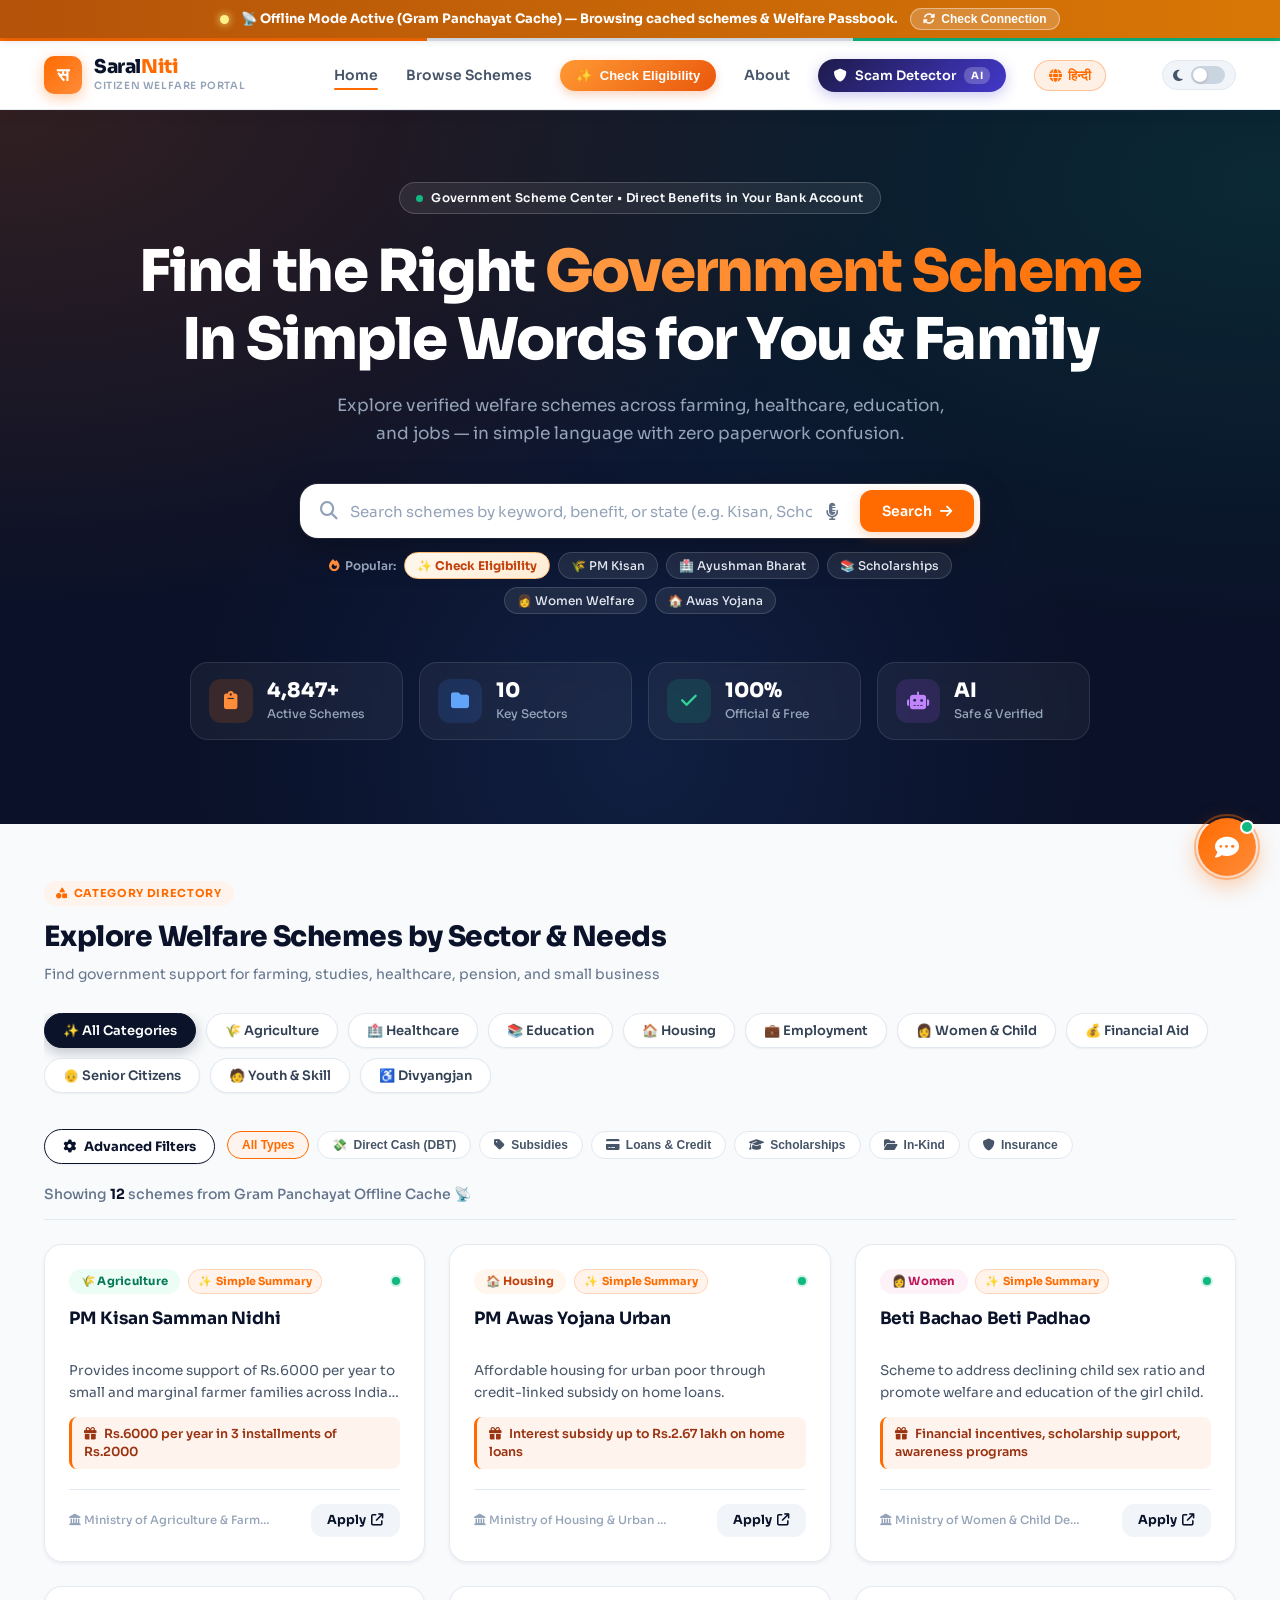
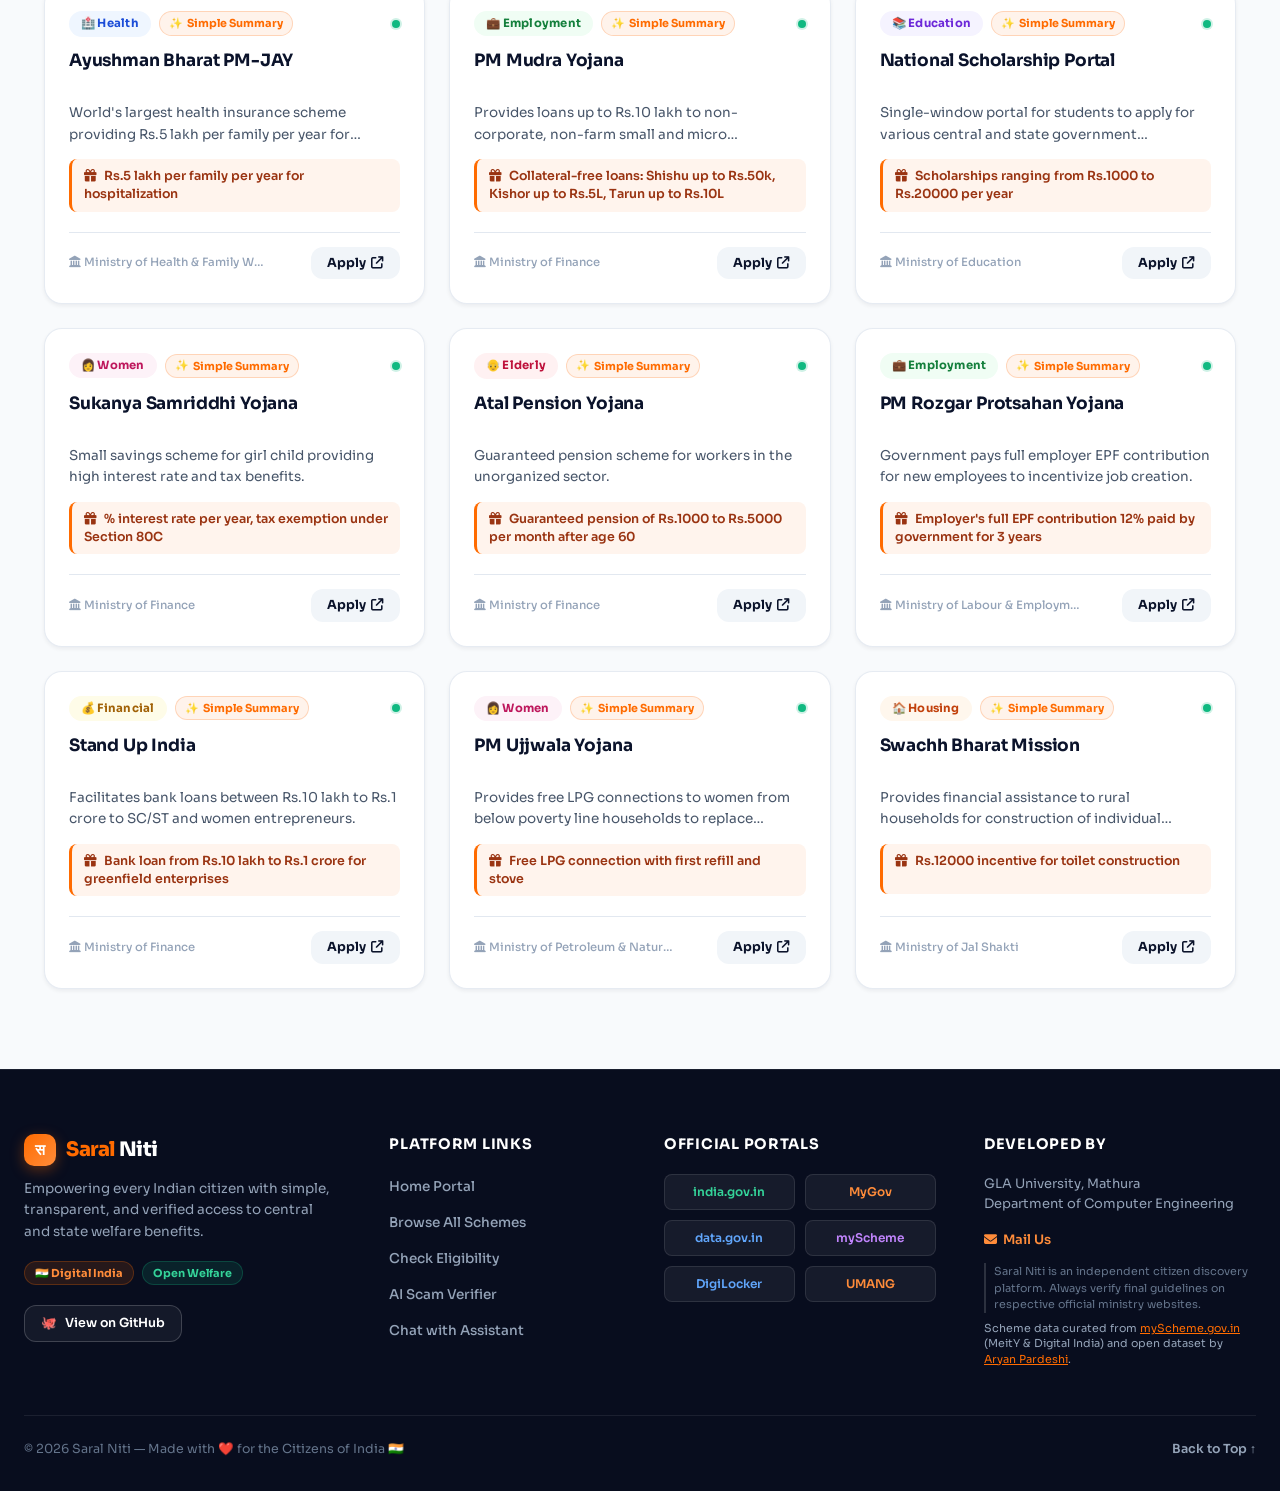
==== commit 8492d9f4: "fix(ui): browser visual diagnostics, offline FontAwesome glyph fallbacks, embedded starter schemes, " ====
--- a/frontend/index.html
+++ b/frontend/index.html
@@ -44,9 +44,9 @@
   <div id="offlineBanner" class="offline-banner" style="display:none;" role="status" aria-live="polite">
     <div class="offline-banner-content">
       <span class="offline-dot"></span>
-      <span id="offlineBannerText">📡 Offline Mode Active — Showing cached schemes & Welfare Passbook.</span>
+      <span id="offlineBannerText" data-i18n="offline_banner_text">📡 Offline Mode Active (Gram Panchayat Cache) — Browsing cached schemes & Welfare Passbook.</span>
       <button class="offline-retry-btn" onclick="retryConnection()" title="Retry network connection">
-        <i class="fa-solid fa-rotate-right"></i> Check Connection
+        <i class="fa-solid fa-rotate-right"></i> <span data-i18n="offline_banner_retry">Check Connection</span>
       </button>
     </div>
   </div>
@@ -733,7 +733,7 @@
         </div>
         <a class="social-btn" href="https://github.com/somyamaheshwari2612/Saral-Niti.git" target="_blank" rel="noopener noreferrer">
           <i class="fa-brands fa-github"></i>
-          <span>View on GitHub</span>
+          <span data-i18n="footer_github">View on GitHub</span>
         </a>
       </div>
    
@@ -741,11 +741,11 @@
       <div class="footer-col">
         <h3 data-i18n="footer_links_title">Platform Links</h3>
         <ul>
-          <li><a href="#base">Home Portal</a></li>
-          <li><a href="#schemes">Browse All Schemes</a></li>
-          <li><a href="#" onclick="openEligibilityModal(); return false;">Check Eligibility</a></li>
-          <li><a href="#" onclick="openDetector(); return false;">AI Scam Verifier</a></li>
-          <li><a href="javascript:void(0)" onclick="toggleChat()">Chat with Assistant</a></li>
+          <li><a href="#base" data-i18n="footer_link_home">Home Portal</a></li>
+          <li><a href="#schemes" data-i18n="footer_link_browse">Browse All Schemes</a></li>
+          <li><a href="#" onclick="openEligibilityModal(); return false;" data-i18n="footer_link_eligibility">Check Eligibility</a></li>
+          <li><a href="#" onclick="openDetector(); return false;" data-i18n="footer_link_scam">AI Scam Verifier</a></li>
+          <li><a href="javascript:void(0)" onclick="toggleChat()" data-i18n="footer_link_chat">Chat with Assistant</a></li>
         </ul>
       </div>
    
@@ -782,7 +782,7 @@
           Department of Computer Engineering
         </p>
         <a class="contact-email" href="mailto:support@saralniti.in">
-          <i class="fa-solid fa-envelope"></i> Mail Us
+          <i class="fa-solid fa-envelope"></i> <span data-i18n="footer_link_mail">Mail Us</span>
         </a>
         <div class="disclaimer-note" data-i18n="footer_disclaimer">
           Saral Niti is an independent citizen discovery platform. Always verify final guidelines on respective official ministry websites.
@@ -796,7 +796,7 @@
    
     <!-- Bottom Bar -->
     <div class="footer-bottom">
-      <span>© 2026 Saral Niti — Made with ❤️ for the Citizens of India 🇮🇳</span>
+      <span data-i18n="footer_made_with">© 2026 Saral Niti — Made with ❤️ for the Citizens of India 🇮🇳</span>
       <div class="footer-bottom-links">
         <a href="#base" data-i18n="footer_back_top">Back to Top ↑</a>
       </div>
@@ -819,28 +819,98 @@
     </div>
     
     <div class="modal-body">
-      <!-- ABOUT -->
-      <div class="modal-section">
-        <div class="modal-section-title"><i class="fa-solid fa-circle-info"></i> <span data-i18n="modal_sec_about">About this Scheme</span></div>
-        <div class="modal-desc" id="modalDesc"></div>
-      </div>
-
-      <!-- BENEFITS -->
-      <div class="modal-section">
-        <div class="modal-section-title"><i class="fa-solid fa-gift"></i> <span data-i18n="modal_sec_benefits">Key Benefits</span></div>
-        <div class="benefit-box" id="modalBenefits"></div>
-      </div>
-
-      <!-- ELIGIBILITY -->
-      <div class="modal-section">
-        <div class="modal-section-title"><i class="fa-solid fa-id-card"></i> <span data-i18n="modal_sec_eligibility">Eligibility Criteria</span></div>
-        <div class="eligibility-grid" id="modalEligibility"></div>
-      </div>
-
-      <!-- REQUIRED DOCUMENTS -->
-      <div class="modal-section">
-        <div class="modal-section-title"><i class="fa-solid fa-file-shield"></i> <span data-i18n="modal_sec_docs">Required Documents</span></div>
-        <div class="docs-wrap" id="modalDocs"></div>
+      <!-- ══════════ VIEW MODE SWITCHER (सरल सारांश vs सरकारी विवरण) ══════════ -->
+      <div class="modal-mode-tabs" role="tablist">
+        <button type="button" class="modal-mode-tab active" id="tabModeSaral" onclick="switchModalViewMode('saral')" role="tab" aria-selected="true">
+          <i class="fa-solid fa-wand-magic-sparkles"></i>
+          <span data-i18n="modal_tab_saral">सरल सारांश (आसान भाषा)</span>
+        </button>
+        <button type="button" class="modal-mode-tab" id="tabModeOfficial" onclick="switchModalViewMode('official')" role="tab" aria-selected="false">
+          <i class="fa-solid fa-building-columns"></i>
+          <span data-i18n="modal_tab_official">सरकारी विवरण (विभागीय भाषा)</span>
+        </button>
+      </div>
+
+      <!-- ══════════ PANEL 1: SARAL BHASHA (3 GOLDEN QUESTIONS) ══════════ -->
+      <div class="modal-view-panel active" id="panelSaralView">
+        <!-- Citizen-First Explainer Banner -->
+        <div class="saral-explainer-card">
+          <div class="explainer-header">
+            <span class="explainer-pill"><i class="fa-solid fa-feather-pointed"></i> <span data-i18n="saral_explainer_badge">सरल भाषा में समझें</span></span>
+            <span class="explainer-read-time"><i class="fa-solid fa-clock"></i> <span data-i18n="saral_read_time">1 मिनट में समझें</span></span>
+          </div>
+          <div class="explainer-text" id="modalSaralExplainer"></div>
+        </div>
+
+        <!-- 3 Golden Questions Grid -->
+        <div class="golden-questions-container">
+          <!-- QUESTION 1: WHAT DO I GET? -->
+          <div class="golden-q-card golden-q-benefit">
+            <div class="golden-q-header">
+              <div class="golden-q-icon q1"><i class="fa-solid fa-hand-holding-dollar"></i></div>
+              <div>
+                <h4 class="golden-q-title" data-i18n="golden_q1_title">1. मुझे क्या मिलेगा? (सीधा फ़ायदा)</h4>
+                <p class="golden-q-subtitle" data-i18n="golden_q1_sub">नकद राशि, पेंशन, सब्सिडी या मुफ़्त सरकारी सहायता</p>
+              </div>
+            </div>
+            <div class="golden-q-content" id="modalSaralQ1"></div>
+          </div>
+
+          <!-- QUESTION 2: WHO QUALIFIES? -->
+          <div class="golden-q-card golden-q-eligibility">
+            <div class="golden-q-header">
+              <div class="golden-q-icon q2"><i class="fa-solid fa-user-check"></i></div>
+              <div>
+                <h4 class="golden-q-title" data-i18n="golden_q2_title">2. कौन पात्र है? (किसे मिलेगा लाभ)</h4>
+                <p class="golden-q-subtitle" data-i18n="golden_q2_sub">उम्र, आय, ज़मीन और परिवार से जुड़ी मुख्य शर्तें</p>
+              </div>
+            </div>
+            <div class="golden-q-content" id="modalSaralQ2"></div>
+          </div>
+
+          <!-- QUESTION 3: WHAT PAPERS TO BRING? -->
+          <div class="golden-q-card golden-q-documents">
+            <div class="golden-q-header">
+              <div class="golden-q-icon q3"><i class="fa-solid fa-file-shield"></i></div>
+              <div>
+                <h4 class="golden-q-title" data-i18n="golden_q3_title">3. क्या कागज़ ले जाने हैं? (सीएससी चेकलिस्ट)</h4>
+                <p class="golden-q-subtitle" data-i18n="golden_q3_sub">जन सेवा केंद्र या ऑनलाइन आवेदन हेतु मूल दस्तावेज़</p>
+              </div>
+            </div>
+            <div class="golden-q-content" id="modalSaralQ3"></div>
+            <div class="golden-kendra-tip">
+              <i class="fa-solid fa-lightbulb"></i>
+              <span data-i18n="golden_kendra_tip">सीएससी / जन सेवा केंद्र टिप: इन सभी कागज़ातों की मूल प्रति और एक-एक स्वप्रमाणित फ़ोटोकॉपी साथ ले जाएं।</span>
+            </div>
+          </div>
+        </div>
+      </div>
+
+      <!-- ══════════ PANEL 2: OFFICIAL DEPARTMENTAL TEXT (विभागीय भाषा) ══════════ -->
+      <div class="modal-view-panel" id="panelOfficialView" style="display: none;">
+        <!-- ABOUT -->
+        <div class="modal-section">
+          <div class="modal-section-title"><i class="fa-solid fa-circle-info"></i> <span data-i18n="modal_sec_about">About this Scheme</span></div>
+          <div class="modal-desc" id="modalDesc"></div>
+        </div>
+
+        <!-- BENEFITS -->
+        <div class="modal-section">
+          <div class="modal-section-title"><i class="fa-solid fa-gift"></i> <span data-i18n="modal_sec_benefits">Key Benefits</span></div>
+          <div class="benefit-box" id="modalBenefits"></div>
+        </div>
+
+        <!-- ELIGIBILITY -->
+        <div class="modal-section">
+          <div class="modal-section-title"><i class="fa-solid fa-id-card"></i> <span data-i18n="modal_sec_eligibility">Eligibility Criteria</span></div>
+          <div class="eligibility-grid" id="modalEligibility"></div>
+        </div>
+
+        <!-- REQUIRED DOCUMENTS -->
+        <div class="modal-section">
+          <div class="modal-section-title"><i class="fa-solid fa-file-shield"></i> <span data-i18n="modal_sec_docs">Required Documents</span></div>
+          <div class="docs-wrap" id="modalDocs"></div>
+        </div>
       </div>
 
       <!-- LAST-MILE PRE-FLIGHT AUDIT & VERIFICATION -->
@@ -942,6 +1012,10 @@
       <button class="btn-checklist-print" id="modalPrintChecklistBtn" onclick="printModalAuditChecklist()" title="Print Pre-Application Clearance Checklist">
         <i class="fa-solid fa-print"></i>
         <span data-i18n="modal_btn_checklist">Checklist</span>
+      </button>
+      <button type="button" class="btn-ask-sahayak" onclick="askSahayakAboutCurrentScheme()" title="सरल साथी से इस योजना के बारे में आसान भाषा में पूछें">
+        <i class="fa-solid fa-comments"></i>
+        <span data-i18n="modal_btn_ask_sahayak">Ask Sahayak</span>
       </button>
       <button class="btn-whatsapp" onclick="shareOnWhatsApp()" title="Share Scheme on WhatsApp">
         <i class="fa-brands fa-whatsapp"></i>
